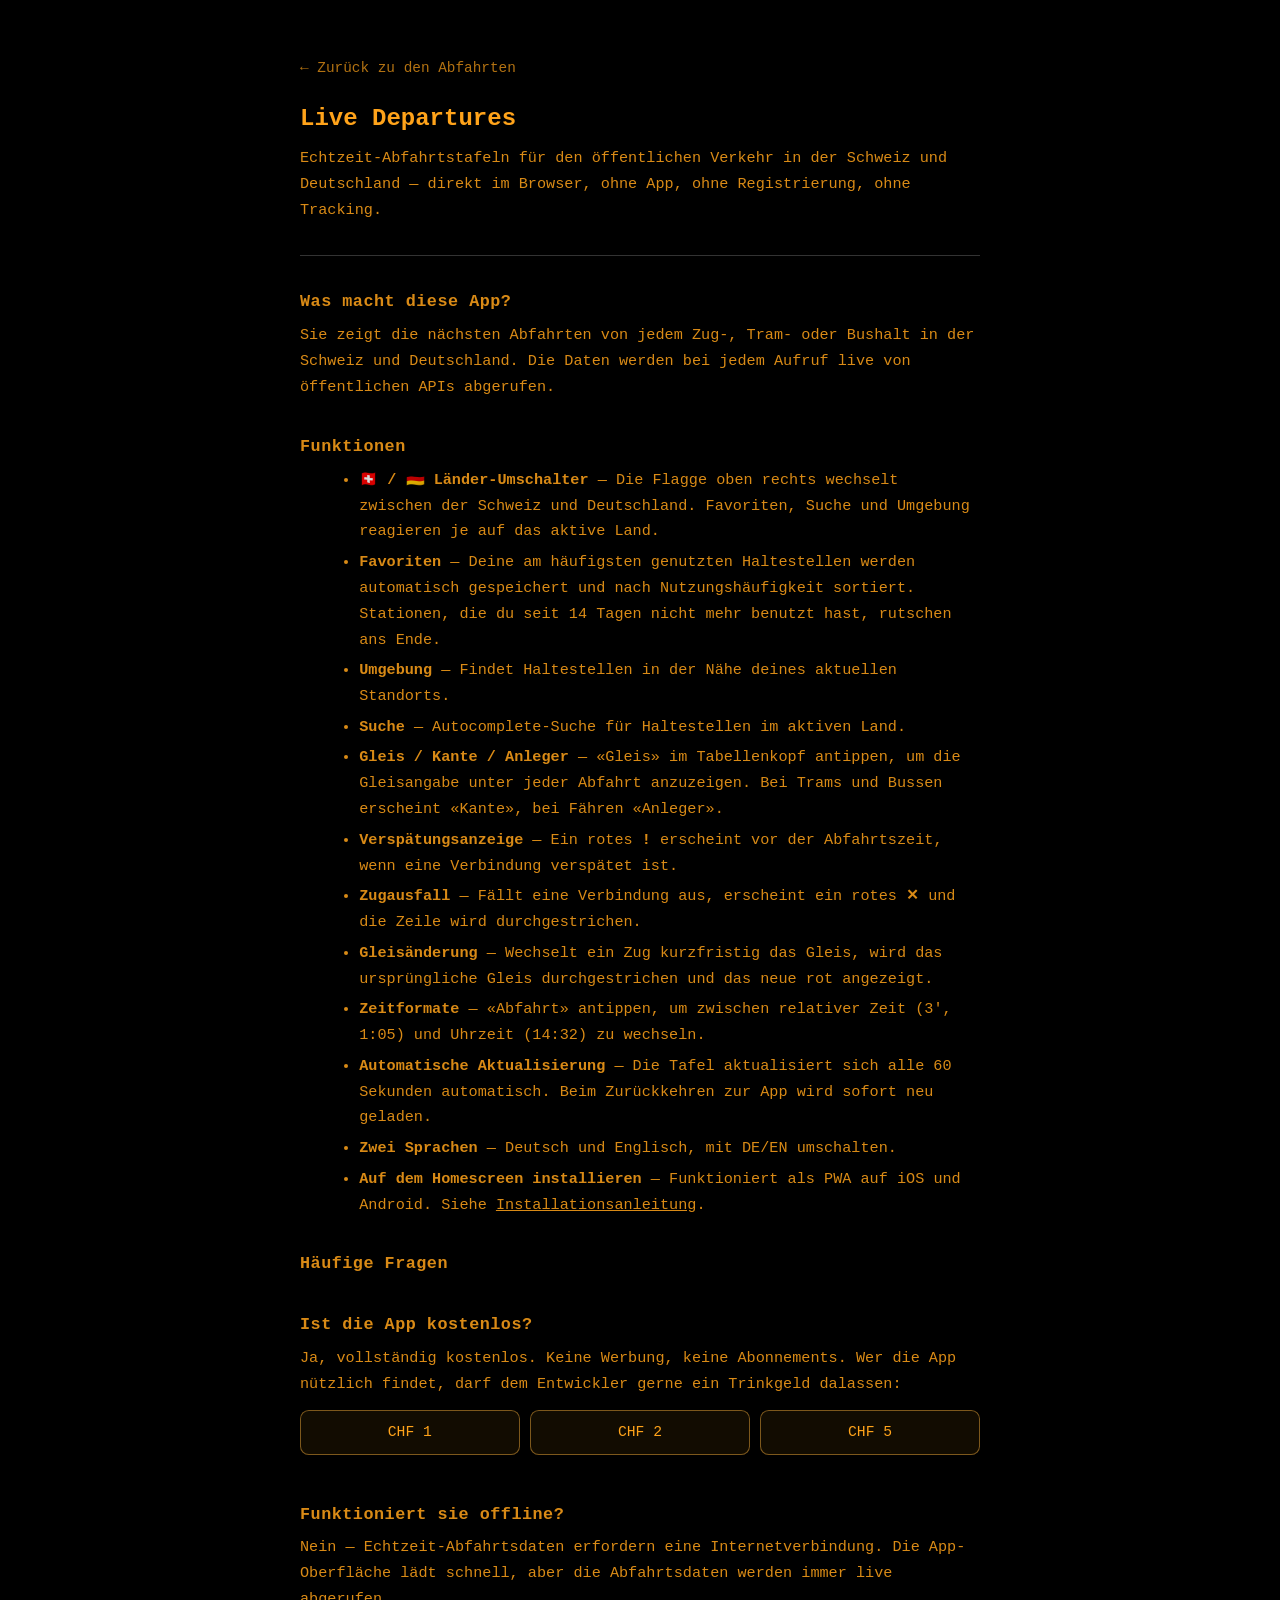
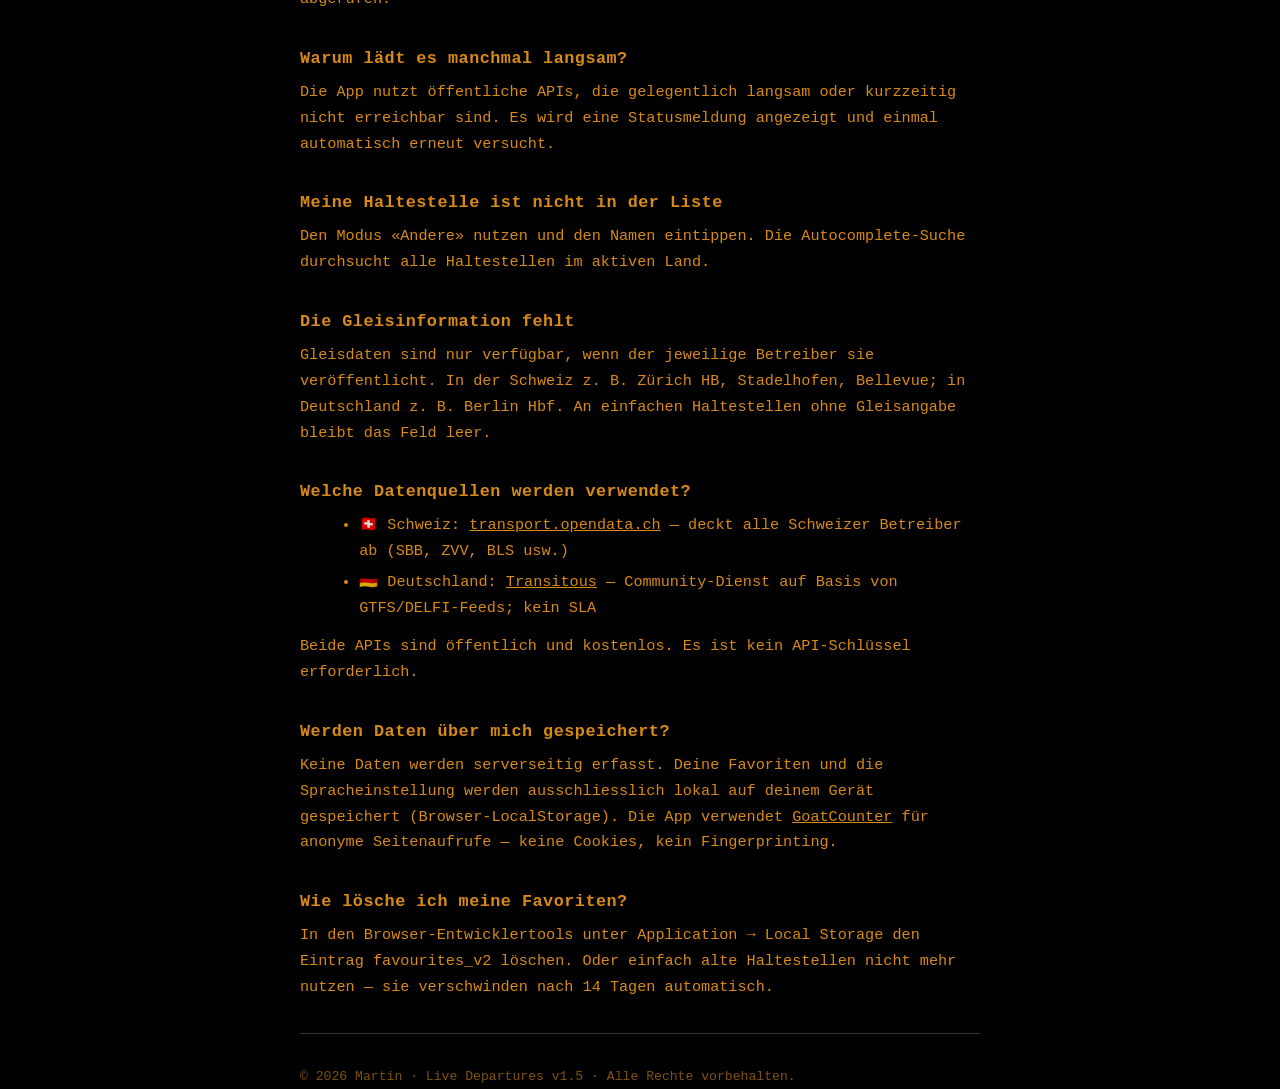
==== about.html @ 2bdd3c9d "Live Departures v1.5" ====
<!DOCTYPE html>
<html lang="de">
<head>
  <meta charset="UTF-8">
  <meta name="viewport" content="width=device-width, initial-scale=1.0">
  <title>About – Live Departures</title>
  <link rel="stylesheet" href="style.css">
  <style>
    .about-wrap {
      max-width: min(680px, 94vw);
      margin: 2rem auto 3rem;
      line-height: 1.7;
    }
    .about-wrap h1 { font-size: 1.5rem; margin-bottom: 0.25rem; }
    .about-wrap h2 { font-size: 1.05rem; margin-top: 2rem; margin-bottom: 0.4rem; opacity: 0.85; letter-spacing: 0.5px; }
    .about-wrap p  { margin: 0.4rem 0 0.8rem; opacity: 0.85; font-size: 0.95rem; }
    .about-wrap ul { margin: 0.3rem 0 0.8rem 1.2rem; opacity: 0.85; font-size: 0.95rem; }
    .about-wrap li { margin-bottom: 0.3rem; }
    .about-wrap a  { color: var(--fg); }
    .back-link {
      display: inline-block;
      margin: 1.5rem 0 0 0;
      font-size: 0.9rem;
      opacity: 0.7;
      text-decoration: none;
      color: var(--fg);
    }
    .back-link:hover { opacity: 1; }
    hr { border: none; border-top: 1px solid #333; margin: 2rem 0; }
    .lang-section { display: none; }
    .lang-section.active { display: block; }
  </style>
</head>
<body>
<div class="about-wrap">

  <!-- GERMAN -->
  <div class="lang-section" id="section-de">
    <a class="back-link" href="index.html">← Zurück zu den Abfahrten</a>

    <h1>Live Departures</h1>
    <p>Echtzeit-Abfahrtstafeln für den öffentlichen Verkehr in der Schweiz und Deutschland — direkt im Browser, ohne App, ohne Registrierung, ohne Tracking.</p>

    <hr>

    <h2>Was macht diese App?</h2>
    <p>Sie zeigt die nächsten Abfahrten von jedem Zug-, Tram- oder Bushalt in der Schweiz und Deutschland. Die Daten werden bei jedem Aufruf live von öffentlichen APIs abgerufen.</p>

    <h2>Funktionen</h2>
    <ul>
      <li><b>🇨🇭 / 🇩🇪 Länder-Umschalter</b> — Die Flagge oben rechts wechselt zwischen der Schweiz und Deutschland. Favoriten, Suche und Umgebung reagieren je auf das aktive Land.</li>
      <li><b>Favoriten</b> — Deine am häufigsten genutzten Haltestellen werden automatisch gespeichert und nach Nutzungshäufigkeit sortiert. Stationen, die du seit 14 Tagen nicht mehr benutzt hast, rutschen ans Ende.</li>
      <li><b>Umgebung</b> — Findet Haltestellen in der Nähe deines aktuellen Standorts.</li>
      <li><b>Suche</b> — Autocomplete-Suche für Haltestellen im aktiven Land.</li>
      <li><b>Gleis / Kante / Anleger</b> — «Gleis» im Tabellenkopf antippen, um die Gleisangabe unter jeder Abfahrt anzuzeigen. Bei Trams und Bussen erscheint «Kante», bei Fähren «Anleger».</li>
      <li><b>Verspätungsanzeige</b> — Ein rotes <b>!</b> erscheint vor der Abfahrtszeit, wenn eine Verbindung verspätet ist.</li>
      <li><b>Zugausfall</b> — Fällt eine Verbindung aus, erscheint ein rotes <b>✕</b> und die Zeile wird durchgestrichen.</li>
      <li><b>Gleisänderung</b> — Wechselt ein Zug kurzfristig das Gleis, wird das ursprüngliche Gleis durchgestrichen und das neue rot angezeigt.</li>
      <li><b>Zeitformate</b> — «Abfahrt» antippen, um zwischen relativer Zeit (3', 1:05) und Uhrzeit (14:32) zu wechseln.</li>
      <li><b>Automatische Aktualisierung</b> — Die Tafel aktualisiert sich alle 60 Sekunden automatisch. Beim Zurückkehren zur App wird sofort neu geladen.</li>
      <li><b>Zwei Sprachen</b> — Deutsch und Englisch, mit DE/EN umschalten.</li>
      <li><b>Auf dem Homescreen installieren</b> — Funktioniert als PWA auf iOS und Android. Siehe <a href="install/">Installationsanleitung</a>.</li>
    </ul>

    <h2>Häufige Fragen</h2>

    <h2>Ist die App kostenlos?</h2>
    <p>Ja, vollständig kostenlos. Keine Werbung, keine Abonnements. Wer die App nützlich findet, darf dem Entwickler gerne ein Trinkgeld dalassen:</p>
    <div class="sheet-support-btns" id="tip-btns-de">
      <a class="support-btn" id="tip-de-1" href="#" target="_blank" rel="noopener"></a>
      <a class="support-btn" id="tip-de-2" href="#" target="_blank" rel="noopener"></a>
      <a class="support-btn" id="tip-de-3" href="#" target="_blank" rel="noopener"></a>
    </div>

    <h2>Funktioniert sie offline?</h2>
    <p>Nein — Echtzeit-Abfahrtsdaten erfordern eine Internetverbindung. Die App-Oberfläche lädt schnell, aber die Abfahrtsdaten werden immer live abgerufen.</p>

    <h2>Warum lädt es manchmal langsam?</h2>
    <p>Die App nutzt öffentliche APIs, die gelegentlich langsam oder kurzzeitig nicht erreichbar sind. Es wird eine Statusmeldung angezeigt und einmal automatisch erneut versucht.</p>

    <h2>Meine Haltestelle ist nicht in der Liste</h2>
    <p>Den Modus «Andere» nutzen und den Namen eintippen. Die Autocomplete-Suche durchsucht alle Haltestellen im aktiven Land.</p>

    <h2>Die Gleisinformation fehlt</h2>
    <p>Gleisdaten sind nur verfügbar, wenn der jeweilige Betreiber sie veröffentlicht. In der Schweiz z. B. Zürich HB, Stadelhofen, Bellevue; in Deutschland z. B. Berlin Hbf. An einfachen Haltestellen ohne Gleisangabe bleibt das Feld leer.</p>

    <h2>Welche Datenquellen werden verwendet?</h2>
    <ul>
      <li>🇨🇭 Schweiz: <a href="https://transport.opendata.ch" target="_blank">transport.opendata.ch</a> — deckt alle Schweizer Betreiber ab (SBB, ZVV, BLS usw.)</li>
      <li>🇩🇪 Deutschland: <a href="https://transitous.org" target="_blank">Transitous</a> — Community-Dienst auf Basis von GTFS/DELFI-Feeds; kein SLA</li>
    </ul>
    <p>Beide APIs sind öffentlich und kostenlos. Es ist kein API-Schlüssel erforderlich.</p>

    <h2>Werden Daten über mich gespeichert?</h2>
    <p>Keine Daten werden serverseitig erfasst. Deine Favoriten und die Spracheinstellung werden ausschliesslich lokal auf deinem Gerät gespeichert (Browser-LocalStorage). Die App verwendet <a href="https://www.goatcounter.com" target="_blank">GoatCounter</a> für anonyme Seitenaufrufe — keine Cookies, kein Fingerprinting.</p>

    <h2>Wie lösche ich meine Favoriten?</h2>
    <p>In den Browser-Entwicklertools unter Application → Local Storage den Eintrag <code>favourites_v2</code> löschen. Oder einfach alte Haltestellen nicht mehr nutzen — sie verschwinden nach 14 Tagen automatisch.</p>

    <hr>
    <p style="font-size:0.82rem; opacity:0.5;">© 2026 Martin · Live Departures v1.5 · Alle Rechte vorbehalten.</p>
  </div>

  <!-- ENGLISH -->
  <div class="lang-section" id="section-en">
    <a class="back-link" href="index.html">← Back to departures</a>

    <h1>Live Departures</h1>
    <p>Real-time public transport departure boards for Switzerland and Germany — directly in your browser, no app, no registration, no tracking.</p>

    <hr>

    <h2>What does this app do?</h2>
    <p>It shows the next departures from any train, tram, bus or ferry stop in Switzerland and Germany. Data is fetched live from public APIs every time you open the app.</p>

    <h2>Features</h2>
    <ul>
      <li><b>🇨🇭 / 🇩🇪 Country toggle</b> — the flag button in the top right switches between Switzerland and Germany. Favorites, search, and nearby all respond to the active country.</li>
      <li><b>Favorites</b> — your most-used stations are remembered and ranked automatically. Stations you haven't used in 14 days drop to the bottom.</li>
      <li><b>Nearby</b> — finds stations close to your current location.</li>
      <li><b>Search</b> — autocomplete search for any stop in the active country.</li>
      <li><b>Track / Bay / Pier</b> — tap "Track" in the header to show platform information below each departure. Trams and buses show "Bay", ferries show "Pier".</li>
      <li><b>Delay indicator</b> — a red <b>!</b> appears before the departure time when a service is delayed.</li>
      <li><b>Cancellations</b> — if a service is cancelled, a red <b>✕</b> appears and the row is struck through.</li>
      <li><b>Platform changes</b> — when a train moves to a different platform at short notice, the original is shown struck through and the new one in red.</li>
      <li><b>Time formats</b> — tap "Departure" to switch between relative time (3', 1:05) and clock time (14:32).</li>
      <li><b>Auto-refresh</b> — the board updates silently every 60 seconds. When you switch back to the app, it refreshes immediately.</li>
      <li><b>Two languages</b> — German and English, tap DE/EN to switch.</li>
      <li><b>Install on your home screen</b> — works as a PWA on iOS and Android. See the <a href="install/">install guide</a>.</li>
    </ul>

    <h2>Frequently Asked Questions</h2>

    <h2>Is this free?</h2>
    <p>Yes, completely free. No ads, no subscriptions. If you find it useful, tips are always welcome:</p>
    <div class="sheet-support-btns" id="tip-btns-en">
      <a class="support-btn" id="tip-en-1" href="#" target="_blank" rel="noopener"></a>
      <a class="support-btn" id="tip-en-2" href="#" target="_blank" rel="noopener"></a>
      <a class="support-btn" id="tip-en-3" href="#" target="_blank" rel="noopener"></a>
    </div>

    <h2>Does it work offline?</h2>
    <p>No — live departure data requires an internet connection. The app shell loads quickly but the departure data is always fetched in real time.</p>

    <h2>Why does it sometimes load slowly?</h2>
    <p>The app uses public APIs that are occasionally slow or briefly unavailable. It will show a status message and retry automatically once before reporting a failure.</p>

    <h2>My station is not in the list</h2>
    <p>Use the "Other" mode and type the station name. The autocomplete searches all stops in the active country.</p>

    <h2>The track information is missing</h2>
    <p>Platform data is only available when the operator publishes it. In Switzerland for example Zürich HB, Stadelhofen, Bellevue; in Germany for example Berlin Hbf. At simple stops without platform data the field is left empty.</p>

    <h2>What data sources are used?</h2>
    <ul>
      <li>🇨🇭 Switzerland: <a href="https://transport.opendata.ch" target="_blank">transport.opendata.ch</a> — covers all Swiss operators (SBB, ZVV, BLS, etc.)</li>
      <li>🇩🇪 Germany: <a href="https://transitous.org" target="_blank">Transitous</a> — community-operated service based on GTFS/DELFI feeds; no SLA</li>
    </ul>
    <p>Both APIs are public and free. No API key is required.</p>

    <h2>Is any data stored about me?</h2>
    <p>No server-side data is collected. Your favorites and language preference are stored locally on your device only (browser localStorage). The app uses <a href="https://www.goatcounter.com" target="_blank">GoatCounter</a> for anonymous page view counting — no cookies, no fingerprinting.</p>

    <h2>How do I clear my favorites?</h2>
    <p>Open your browser's developer tools, go to Application → Local Storage, and delete the entry <code>favourites_v2</code>. Or simply stop using old stations — they will fade out automatically after 14 days.</p>

    <hr>
    <p style="font-size:0.82rem; opacity:0.5;">© 2026 Martin · Live Departures v1.5 · All rights reserved.</p>
  </div>

</div>

<script>
  const lang = localStorage.getItem("lang") || "de";
  document.documentElement.lang = lang;
  document.getElementById("section-" + lang).classList.add("active");

  const country = localStorage.getItem("preferredCountry") || "CH";
  const tips = country === "DE"
    ? [
        { label: "EUR 1", href: "https://buy.stripe.com/7sY14mfMU0zs4Is6ZBd7q06" },
        { label: "EUR 2", href: "https://buy.stripe.com/3cI8wO8ks5TMgra3Npd7q07" },
        { label: "EUR 5", href: "https://buy.stripe.com/cNieVc44cfum6QAdnZd7q08" }
      ]
    : [
        { label: "CHF 1", href: "https://buy.stripe.com/cNibJ01W4gyq1wges3d7q05" },
        { label: "CHF 2", href: "https://buy.stripe.com/4gMcN4308gyq8YI1Fhd7q00" },
        { label: "CHF 5", href: "https://buy.stripe.com/8x2cN4dEMdme3Eo83Fd7q01" }
      ];

  ["de", "en"].forEach(l => {
    tips.forEach((t, i) => {
      const el = document.getElementById(`tip-${l}-${i + 1}`);
      if (el) { el.textContent = t.label; el.href = t.href; }
    });
  });
</script>
</body>
</html>
---- style.css ----
/* Live Departure International v1.5 */

/* Farben & Basis */
:root{
  --bg:#000;
  --fg:#ffa31a;
  --fg-dim:#ffb84d;
  --line:#333;
  --chip-bg:#000;
  --chip-bg-active:#111;
  --chip-shadow:0 0 0 1px #ffa31a inset, 0 0 14px rgba(255,163,26,.25);

}
*{box-sizing:border-box}
html,body{height:100%}
body{
  margin:0;
  background:var(--bg);
  color:var(--fg);
  font-family: ui-monospace,SFMono-Regular,Menlo,Monaco,"Liberation Mono",Consolas,monospace;
  -webkit-font-smoothing:antialiased;
  font-size:clamp(14px,2.7vw,18px);
}

/* Button-Zeile */
#mode-buttons {
  display: flex;
  flex-wrap: nowrap;      /* IMPORTANT: no line break allowed */
  gap: 0.8rem;
  justify-content: center;
}

#mode-buttons .chip {
  flex-shrink: 1;
  min-width: 6.0rem;
  padding: 0.60rem 1.30rem;
  font-size: 0.80rem;     /* same as unified .chip */
  letter-spacing: inherit; /* ensures identical spacing */
}

/* Anzeige-Chip in der Mitte (aktuelle Station) */
.display-chip{
  display:flex;
  justify-content:center;
  align-items:center;
  margin:-1.50rem auto .4rem;   /* horizontal auto -> sicher zentriert */
  pointer-events:auto;
}

.display-chip #currentStationLabel {
  display: inline-block;
  margin-top: 1.5rem;
  max-width: min(72vw, 680px);

padding: 0.45rem 1.0rem;     /* slightly larger than buttons, but not too big */
font-size: 1.05rem;          /* was 1.15rem */
  font-weight: 600;
  letter-spacing: 0.6px;
  white-space: nowrap;
  overflow: hidden;
  text-overflow: ellipsis;
  text-align: center;

  background: rgba(255, 163, 26, 0.18);
  backdrop-filter: blur(3px);
  -webkit-backdrop-filter: blur(3px);

  border: 2px solid rgba(255, 180, 60, 0.65);
  border-radius: 0.55rem;

  box-shadow:
    0 0 22px rgba(255, 163, 26, 0.35),
    inset 0 0 6px rgba(255, 255, 255, 0.06);

  color: var(--fg-dim);
}

/* Autocomplete wrapper */
.ac-wrap {
  max-width: min(400px, 92vw);
  width: 100%;
  margin: 0.6rem auto;
  padding: 0;
  display: none;
}

.ac-wrap.is-open {
  display: block;
}

.ac-label {
  display: block;
  margin: 0 0 .25rem .2rem;
  color: var(--fg-dim);
}

/* Input field */
.ac-input {
  width: 100%;
  font-size: 1rem;
  line-height: 1.1;
  padding: 0.55rem 1rem;
  margin-top: 0.35rem;
  border-radius: 0.25rem;                        /* pill shape */
  border: 1px solid var(--line);
  background: rgba(255, 255, 255, 0.02);       /* subtle transparent */
  color: #ffffff;
  box-shadow: 0 0 18px rgba(255, 165, 0, 0.12); /* soft glow */
  transition: border-color 0.2s, box-shadow 0.2s;
}

.ac-input:focus {
  outline: none;
  border-color: var(--accent);
  box-shadow: 0 0 22px rgba(255, 165, 0, 0.25);
}

/* Input wrapper for centering */
.ac-input-wrap {
  display: flex;
  justify-content: center;
}

.ac-input-wrap .ac-input {
  width: 100%;
  max-width: 400px;
  box-sizing: border-box;
}

/* Suggestions dropdown */
.ac-list {
  position: relative;
}

.ac-suggestions {
  position: absolute;
  left: 0;
  right: 0;
  font-size: 0.95rem;
  margin-top: .25rem;
  text-align: left;
  list-style: none;
  padding: .25rem 0;
  max-height: 280px;
  overflow: auto;
  background: #0e0e0e;
  border: 1px solid var(--line);
  border-radius: 12px;
  box-shadow: 0 0 12px rgba(0,0,0,0.6);
  z-index: 1000;
}

/* Suggestions items */
.ac-item {
  padding: .45rem .9rem;
  cursor: pointer;
  color: #ffffff;                    /* white text */
  transition: background 0.15s, color 0.15s;
}

/* Hover + active state */
.ac-item:hover,
.ac-item.is-active {
  background: rgba(255, 165, 0, 0.12);  /* orange glow */
  color: #ffffff;                       /* white text */
}

/* Departure table layout */
.departure-table {
  width: min(980px, 94vw);
  margin: 0 auto 0.4rem;
  border-collapse: collapse;
  table-layout: auto;   /* was fixed */
}

/* Header cells */
/* Unified table header styling */
.departure-table thead th {
  /* Layout & spacing */
  padding: 0.5rem 0.35rem;
  border-bottom: 1px solid #1a1a1a;
  text-align: left;

  /* Typography */
  font-weight: 700;
  font-size: 0.9rem;
  letter-spacing: 0.5px;

  /* Background tint (adjust final intensity here) */
  background: rgba(255, 165, 0, 0.18); /* less transparent */
}

/* Prevent clipping of the Abfahrt toggle in the header */
.departure-table thead th:last-child {
  position: relative;
  overflow: visible; /* ensures nothing gets cut */
}

.departure-table thead th:last-child button {
  position: absolute;
  right: 0.3rem;       /* pushes glow fully outside border */
  top: 50%;
  transform: translateY(-50%);
  z-index: 5;
  font-size: 1.1em;
  background: none;
  border: none;
  color: inherit;
  cursor: pointer;
  padding: 0.25rem 0.8rem;
  border-radius: 0.9rem;
}

/* Refresh bar row */
#refresh-bar-row td {
  padding: 0;
  height: 2px;
  border: none;
  background: transparent;
}

#refresh-bar {
  height: 2px;
  width: 0;
  background: var(--fg);
  opacity: 0.75;
  box-shadow: 0 0 6px rgba(255, 163, 26, 0.55);
}

#refresh-bar.draining {
  animation: drain-bar 60s linear forwards;
}

@keyframes drain-bar {
  from { width: 100%; opacity: 0.75; }
  to   { width: 0%;   opacity: 0.25; }
}

/* Body cells */
.departure-table tbody td {
  padding: .5rem .35rem;
  border-bottom: 1px solid var(--line);
  white-space: nowrap;
  overflow: hidden;
  text-overflow: ellipsis;
}

/* Linie column (left) */
.departure-table th:nth-child(1),
.departure-table td:nth-child(1) {
  text-align: left;
  min-width: 3ch;
  max-width: 14ch;
  width: 1%;
  white-space: nowrap;
  padding-right: 0.3rem;
}

/* Ziel column (middle) */
.departure-table th:nth-child(2),
.departure-table td:nth-child(2) {
  width: 100%;
  text-align: left;
}

.departure-table td:nth-child(2) {
  max-width: 40ch;
  overflow: hidden;
  text-overflow: ellipsis;
  white-space: nowrap;
}

.departure-table thead th:nth-child(2) {
  overflow: visible;
}

/* Abfahrt column (right) */
.departure-table th:nth-child(3),
.departure-table td:nth-child(3) {
  text-align: right;
  white-space: nowrap;
  min-width: 3ch;
  width: auto;
}

/* Sichtbar, zentriert, mit vernünftiger Breite/Schrift – wie vor der Änderung */
.select-chip{
  display: none;                    /* hidden by default */
  justify-content: center;
  margin: .8rem auto .2rem;
  height: auto;
  pointer-events: auto;
}

/* kleiner Pfeil rechts im Chip */
.select-chip::after {
  content: "▾";
  position: absolute;
  right: 1.0rem;     /* arrow placed inside the button on the right */
  top: 50%;
  transform: translateY(-50%);
  pointer-events: none;
  color: var(--fg-dim);
  font-size: 0.9rem;
}

/* Mobile Feinschliff */
@media(max-width:480px){
  .title-wrap{margin:.6rem 0 0}
  #mode-buttons{gap:.5rem}
  .display-chip #currentStationLabel{font-size:1rem; padding:.4rem .9rem}
  table{margin-bottom:1.5rem}
  input,select,textarea{font-size:16px}
  
  .departure-table th:nth-child(2),
  .departure-table td:nth-child(2){
    max-width:28ch;
  }
}

/* Keep chip below buttons when Andere is open */
body.mode-other #currentStationWrap,
body.mode-other .display-chip{
  margin-top:-1.5rem !important;  /* fixed distance under the buttons */
}

body.mode-other .ac-wrap{
  margin-top:.35rem;             /* small gap between chip and input */
}

/* Defensive stacking (prevents accidental overlap) */
#currentStationWrap,
.display-chip { position:relative; z-index:0; }

.station-area {
  position: relative;
  margin: 1rem auto;
  text-align: center;
}

#currentStation {
  margin-bottom: 0.5rem;
  cursor: pointer;        /* show hand cursor */
  pointer-events: auto;   /* ensure clicks reach JS */
}

/* Style the dropdowns (Favoriten & Umgebung) */
.select-chip select {
  color: var(--fg);
  background: var(--chip-bg);

  /* Match chip rounding */
  border-radius: 0.9rem;

  border: 0;

  /* Same vertical + horizontal padding as chip buttons */
  padding: 0.65rem 1.35rem;

  box-shadow: var(--chip-shadow);

  /* Same typography as buttons */
  font-size: 0.92rem;
  font-family: "JetBrains Mono", monospace;

  appearance: none;
  -webkit-appearance: none;
  -moz-appearance: none;
  outline: none;
  text-align: left;

  /* Match chip width */
  min-width: 7.0rem;
  max-width: 20rem;

  cursor: pointer;


-moz-appearance: none;
background-image: none;      /* hide native arrow */
background-repeat: no-repeat;
background-position: right;  /* prevents leftover artifacts */
}

/* Dropdown options: system native, readable */
.select-chip select option {
  color: black;
  background: white;
}

/* Track toggle in station header */
.th-station-inner {
  display: inline-flex;
  align-items: center;
  gap: 0.6rem;
}

#toggle-track {
  font: inherit;
  color: inherit;
  cursor: pointer;
  background: var(--chip-bg, #1a1208);
  border: 1px solid var(--accent, #ffb84d);
  border-radius: 0.55rem;
  box-shadow: 0 0 0.8rem rgba(255, 184, 77, 0.2);
  padding: 0.1rem 0.6rem;
  transition: background 0.2s, box-shadow 0.2s;
  white-space: nowrap;
}

#toggle-track.active,
.departure-table thead th #toggle-time.active {
  background: rgba(255, 180, 60, 0.2);
  box-shadow: 0 0 1.2rem rgba(255, 184, 77, 0.45);
}

/* Delay mark */
.delay-mark {
  color: #ff5c5c;
  font-weight: 700;
}

/* Cancellation mark and row */
.cancel-mark {
  color: #ff5c5c;
  font-weight: 700;
}

tr.cancelled td {
  opacity: 0.5;
  text-decoration: line-through;
}

/* Platform change */
.platform-old {
  text-decoration: line-through;
  opacity: 0.5;
}

.platform-new {
  color: #ff5c5c;
  font-weight: 700;
}

.track-cell {
  font-size: 0.78em;
  opacity: 0.6;
  margin-top: 0.1rem;
  color: var(--fg-dim);
}

/* Keep button glow while unifying font */
.departure-table thead th #toggle-time {
  font: inherit;
  color: inherit;
  cursor: pointer;
  background: var(--chip-bg, #1a1208);
  border: 1px solid var(--accent, #ffb84d);
  border-radius: 0.55rem;
  box-shadow: 0 0 0.8rem rgba(255, 184, 77, 0.2);
  padding: 0.1rem 0.6rem;
  transition: background 0.2s, box-shadow 0.2s;
}

/* ===========================
   UNIFIED BUTTON SYSTEM
   =========================== */

/* Default / idle button */
/* Universal chip styling — fixed centering */
.chip {
  display: flex;
  align-items: center;      /* vertical centering */
  justify-content: center;  /* horizontal centering */

  padding: 0.45rem 0.9rem;
  border-radius: 0.55rem;

  background: rgba(0, 0, 0, 0.25);
  border: 1px solid rgba(255, 180, 60, 0.55);

  color: var(--fg);
  font-size: 0.80rem;       /* ← slightly smaller */
  font-family: "JetBrains Mono", monospace;

  white-space: nowrap;
  cursor: pointer;
  transition: opacity 0.15s ease;
}

/* Active mode (Fav/Near/Other only) */
.chip.active {
  box-shadow: 0 0 18px rgba(255, 180, 60, 0.55);
  background: rgba(255, 180, 60, 0.15);
}

.chip.small {
  font-size: 0.82rem;
  padding: 0.32rem 0.8rem;
  min-width: auto;
}

#country-toggle {
  font-size: 1.8rem;
  padding: 0.45rem 1rem;
  min-width: auto;
  border-color: transparent;
}

#country-toggle:hover {
  opacity: 0.95;
  background: rgba(255, 255, 255, 0.08);
}

/* Make the language toggle smaller */
/* Force smaller language button */
#btn-lang.chip.small {
  white-space: normal;
  font-size: 0.85rem;
  padding: 0.35rem 0.75rem;
  gap: 0.20rem;
  min-width: auto;
}

/* Typography refinement for v6.6 */
.departure-table {
  font-size: 1rem;        /* keep base size */
  line-height: 1.5;       /* slightly more breathing room */
}

.departure-table thead th button.chip {
  font-family: inherit !important;
  font-weight: inherit !important;
  font-size: inherit !important;
  letter-spacing: inherit;
  text-transform: none;
}

#currentStationWrap {
  width: 100%;
  display: flex;
  justify-content: center;
  align-items: center;
}

/* -------- TITLE BLOCK -------- */
/* outer wrapper — full width, flex row, title left / hamburger right */
.title-block {
    width: min(980px, 94vw);
    margin: 1rem auto 1.2rem auto;
    display: flex;
    align-items: flex-start;
    padding: 0;
}

/* Hamburger menu button */
#menu-btn {
  background: none;
  border: none;
  color: var(--fg);
  font-size: 1.5rem;
  line-height: 1;
  cursor: pointer;
  padding: 0.3rem 0.4rem;
  opacity: 0.75;
  flex-shrink: 0;
  align-self: flex-start;
}
#menu-btn:hover { opacity: 1; }


/* Icon next to title */
.title-icon {
  height: 4.5rem;
  width: auto;
  margin-right: -1rem;
}

/* expands to fill space between hamburger and flag, centers the inner block */
.title-text-group {
    flex: 1;
    display: flex;
    justify-content: center;
    align-items: flex-start;
}

/* shrinks to text width so the underline matches the content */
.title-inner {
    display: inline-flex;
    flex-direction: column;
    text-align: center;
}

/* TITLE (big text) */
#title-text {
  font-size: clamp(28px, 5vw, 48px);  /* bigger */
  font-weight: 700;                   /* now works */
  letter-spacing: 0.5px;
  color: var(--fg);
  margin: 0;
  line-height: 1.25;
}

/* SUBTITLE */
#subtitle-text {
  font-size: clamp(16px, 2.5vw, 22px);
  font-weight: 500;
  letter-spacing: 2px;
  color: var(--fg);
  opacity: 0.75;
  text-transform: uppercase;
  margin-top: 0;
}

/* LINE under subtitle — width matches widest sibling inside inline-flex */
.title-line {
  margin-top: 0.45rem;
  height: 1px;
  width: 100%;
  background: var(--fg);
  opacity: 0.7;
}


/* ================================
   OTHER STATION FLAG FIX
   ================================ */


/* Add spacing between input and flag */
.ac-input-wrap {
  display: flex;
  gap: 0.9rem;
  align-items: center;
  justify-content: center;
}

#footer-info {
  margin-top: 0.4rem;
  padding-bottom: 1.2rem;
  text-align: center;
  opacity: 0.3;
  font-size: 0.75rem;
  font-family: "JetBrains Mono", monospace;
  color: var(--fg);
}

#datasource-note::before {
  content: " · ";
}

#datasource-note {
  font-size: 0.75rem;
  font-family: "JetBrains Mono", monospace;
  color: var(--fg);
}

/* -------- MENU BACKDROP -------- */
#menu-backdrop {
  position: fixed;
  inset: 0;
  background: rgba(0,0,0,0.6);
  z-index: 200;
  opacity: 0;
  pointer-events: none;
  transition: opacity 0.25s ease;
}
#menu-backdrop.open {
  opacity: 1;
  pointer-events: all;
}

/* -------- BOTTOM SHEET -------- */
#menu-sheet {
  position: fixed;
  bottom: 0;
  left: 0;
  right: 0;
  background: #111;
  border-top: 1px solid #2a2a2a;
  border-radius: 1.2rem 1.2rem 0 0;
  padding: 0.8rem 1.5rem calc(1.5rem + env(safe-area-inset-bottom));
  z-index: 201;
  transform: translateY(100%);
  transition: transform 0.3s ease;
}
#menu-sheet.open {
  transform: translateY(0);
}

/* drag handle pill */
.sheet-handle {
  width: 36px;
  height: 4px;
  background: #3a3a3a;
  border-radius: 2px;
  margin: 0 auto 1.2rem;
}

/* generic row */
.sheet-item {
  display: flex;
  align-items: center;
  padding: 0.9rem 0;
  color: var(--fg);
  font-family: ui-monospace, SFMono-Regular, Menlo, Monaco, monospace;
  font-size: 1rem;
  text-decoration: none;
  width: 100%;
}

/* version label — dimmed */
.sheet-version {
  opacity: 0.4;
  font-size: 0.85rem;
}

/* divider line */
.sheet-divider {
  height: 1px;
  background: #222;
}

/* button rows */
.sheet-btn {
  background: none;
  border: none;
  cursor: pointer;
  justify-content: space-between;
}

.sheet-chevron {
  font-size: 0.85rem;
  opacity: 0.55;
  transition: transform 0.2s;
}
#sheet-about.active .sheet-chevron {
  transform: rotate(180deg);
}

/* about text area — below all menu items */
#about-content {
  padding: 0.5rem 0 0.5rem;
  font-size: 0.88rem;
  line-height: 1.65;
  opacity: 0.72;
}
#about-content p {
  margin: 0 0 0.75rem;
}
#about-content a {
  color: var(--fg);
  text-decoration: none;
  opacity: 0.55;
  font-size: 0.82rem;
}
#about-content a:hover { opacity: 1; }

/* -------- SUPPORT BUTTONS -------- */
.sheet-support-btns[hidden] { display: none; }

.sheet-support-btns {
  padding-bottom: 0.85rem;
  display: flex;
  gap: 0.65rem;
}

.support-btn {
  flex: 1;
  display: flex;
  align-items: center;
  justify-content: center;
  padding: 0.55rem 0;
  border: 1px solid rgba(255, 180, 60, 0.45);
  border-radius: 0.55rem;
  color: var(--fg);
  font-family: ui-monospace, SFMono-Regular, Menlo, Monaco, monospace;
  font-size: 0.92rem;
  text-decoration: none;
  background: rgba(255, 163, 26, 0.07);
  transition: background 0.15s, border-color 0.15s;
}

.support-btn:hover {
  background: rgba(255, 163, 26, 0.18);
  border-color: rgba(255, 180, 60, 0.75);
}
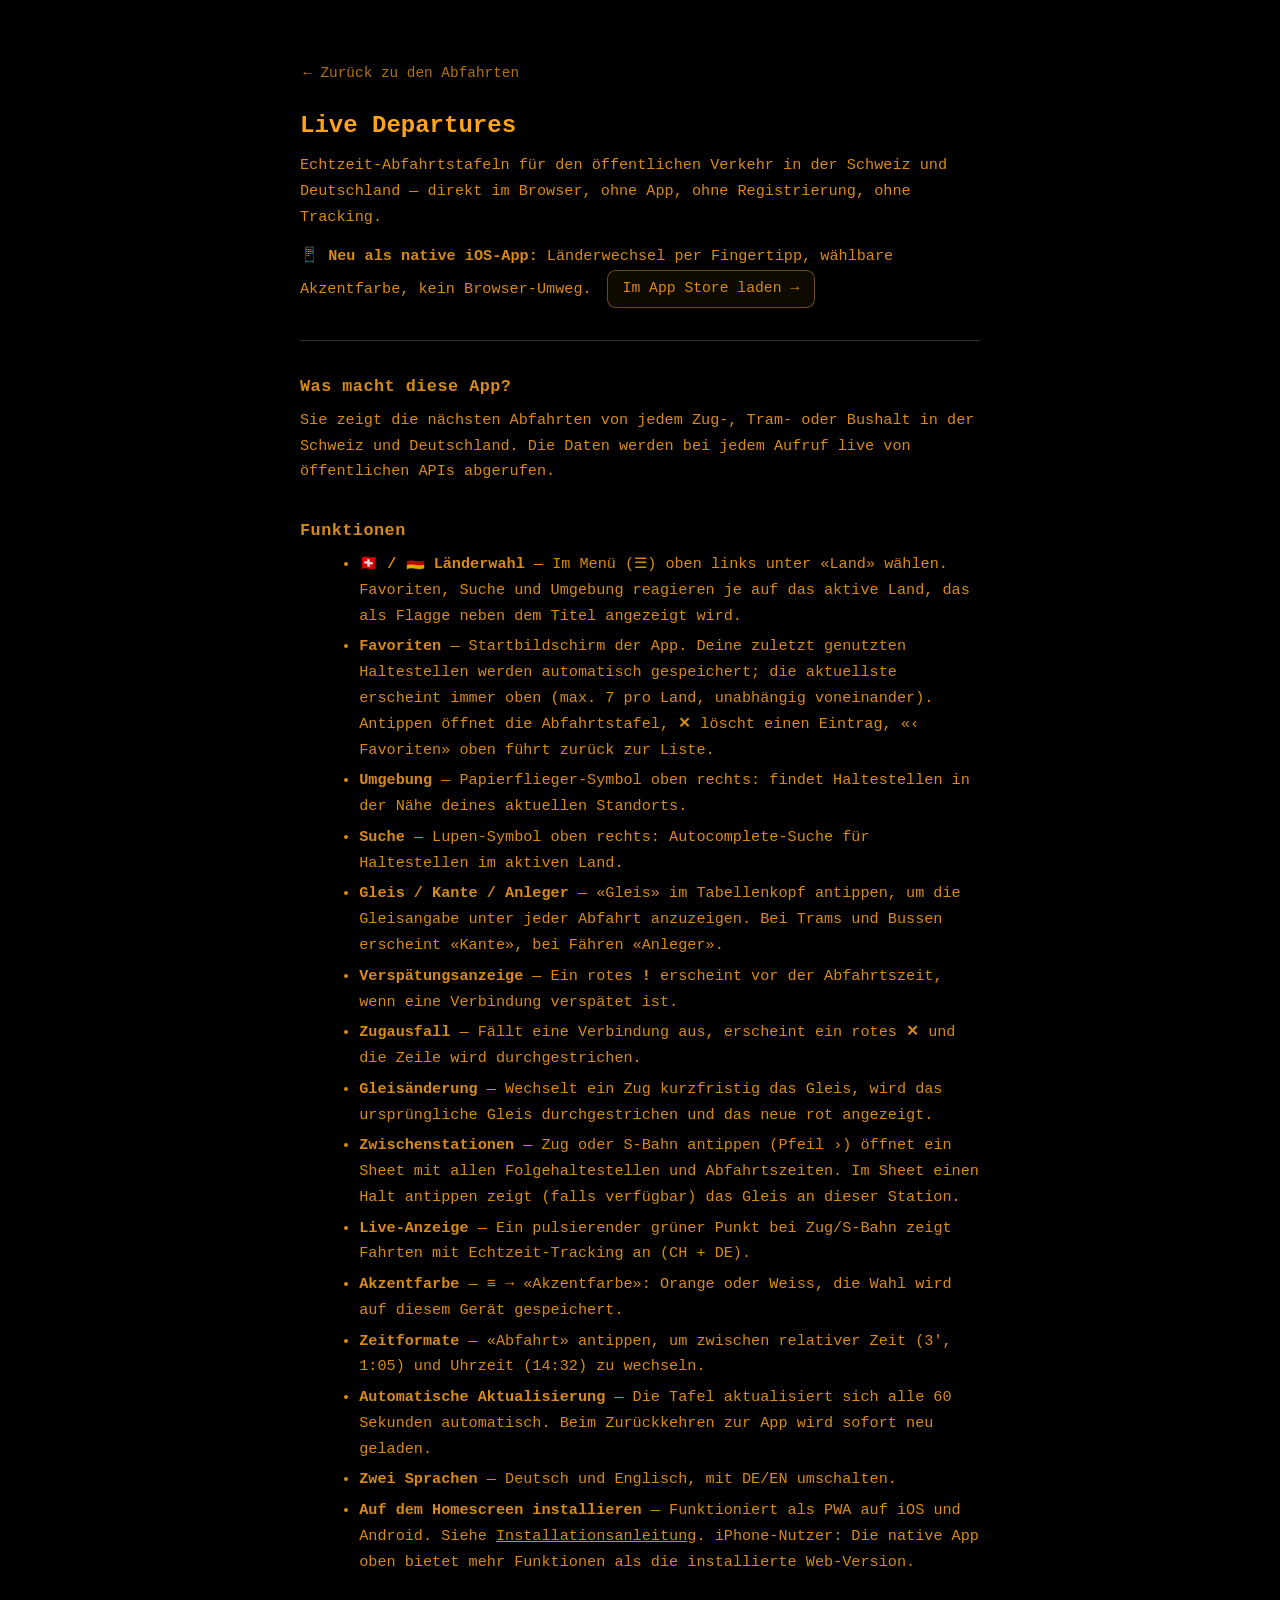
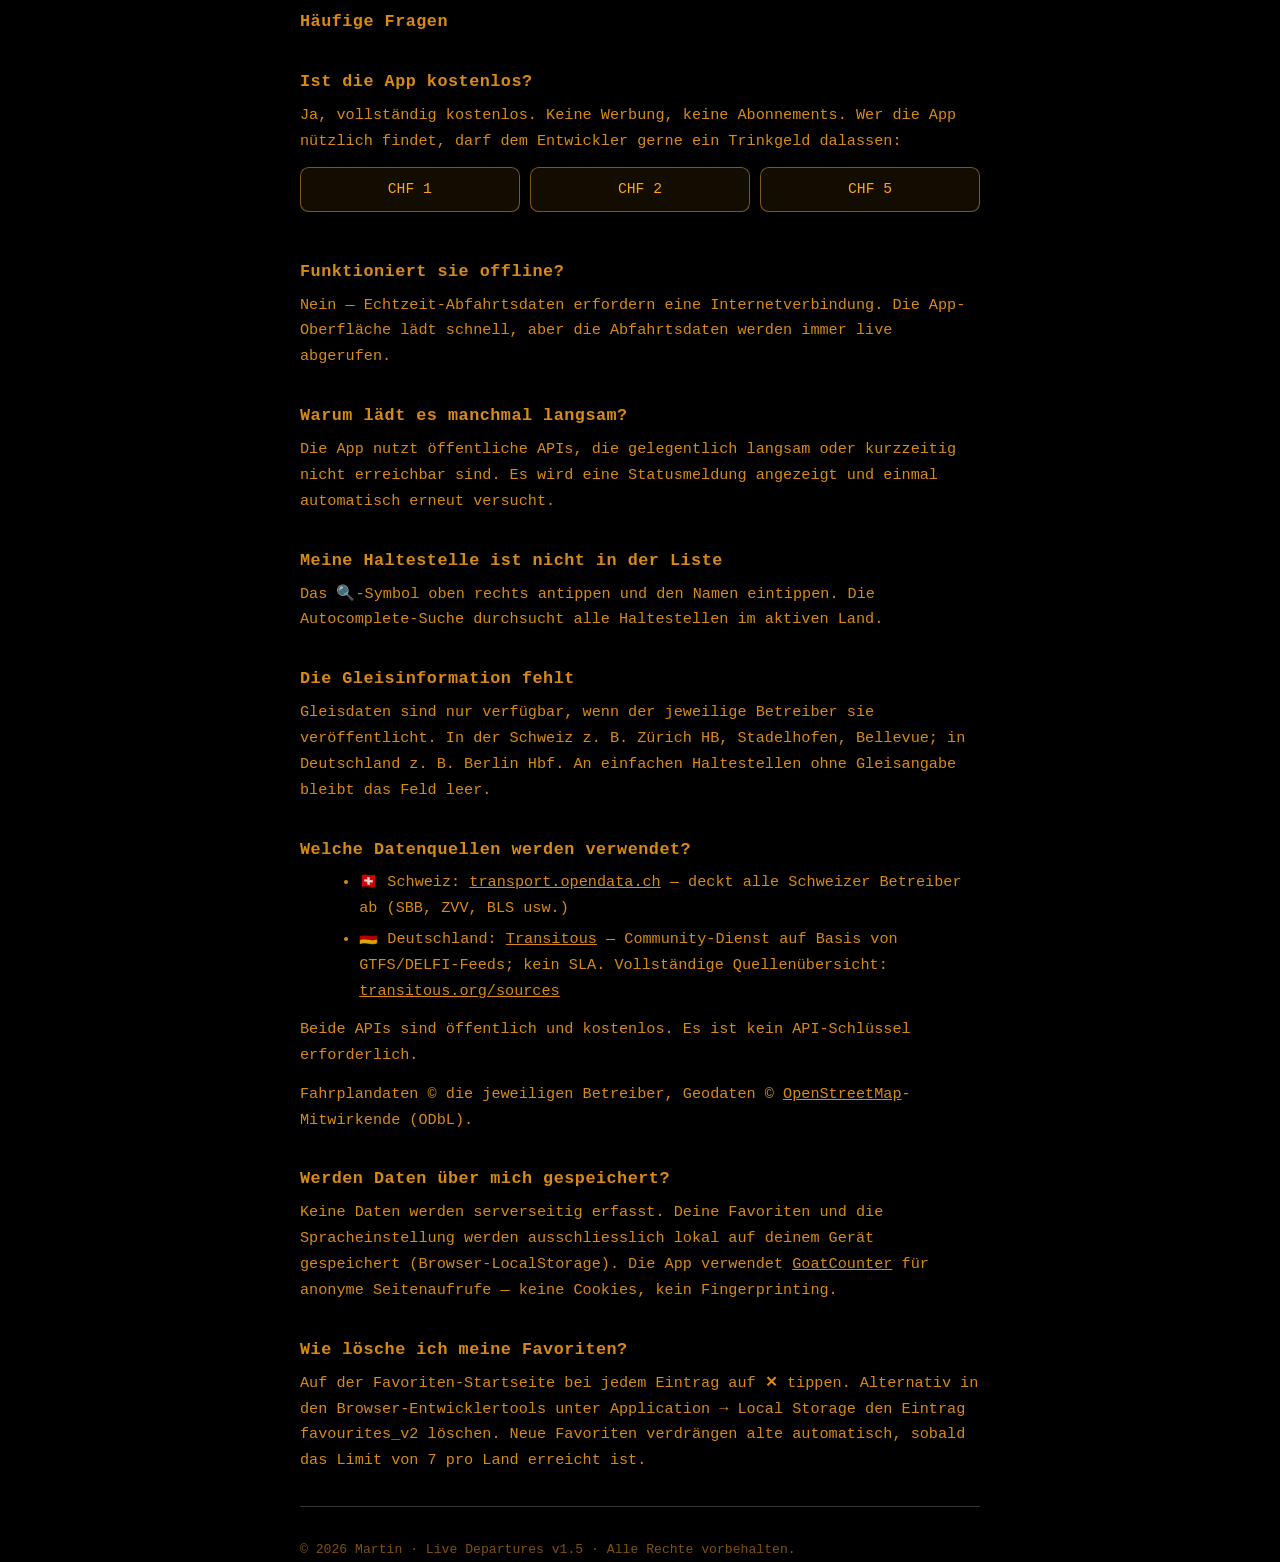
==== commit ca46d0fa: "Bring web app to iOS v2.0 feature parity, redesign home screen Feature-parity batch (per CONCEPT.md " ====
--- a/about.html
+++ b/about.html
@@ -41,6 +41,10 @@
     <h1>Live Departures</h1>
     <p>Echtzeit-Abfahrtstafeln für den öffentlichen Verkehr in der Schweiz und Deutschland — direkt im Browser, ohne App, ohne Registrierung, ohne Tracking.</p>
 
+    <p>📱 <b>Neu als native iOS-App:</b> Länderwechsel per Fingertipp, wählbare Akzentfarbe, kein Browser-Umweg.
+      <a class="support-btn" style="display:inline-flex; margin-left:0.4rem; padding:0.35rem 0.9rem;" href="https://apps.apple.com/ch/app/livedepartures/id6782948396" target="_blank" rel="noopener">Im App Store laden →</a>
+    </p>
+
     <hr>
 
     <h2>Was macht diese App?</h2>
@@ -48,18 +52,21 @@
 
     <h2>Funktionen</h2>
     <ul>
-      <li><b>🇨🇭 / 🇩🇪 Länder-Umschalter</b> — Die Flagge oben rechts wechselt zwischen der Schweiz und Deutschland. Favoriten, Suche und Umgebung reagieren je auf das aktive Land.</li>
-      <li><b>Favoriten</b> — Deine am häufigsten genutzten Haltestellen werden automatisch gespeichert und nach Nutzungshäufigkeit sortiert. Stationen, die du seit 14 Tagen nicht mehr benutzt hast, rutschen ans Ende.</li>
-      <li><b>Umgebung</b> — Findet Haltestellen in der Nähe deines aktuellen Standorts.</li>
-      <li><b>Suche</b> — Autocomplete-Suche für Haltestellen im aktiven Land.</li>
+      <li><b>🇨🇭 / 🇩🇪 Länderwahl</b> — Im Menü (☰) oben links unter «Land» wählen. Favoriten, Suche und Umgebung reagieren je auf das aktive Land, das als Flagge neben dem Titel angezeigt wird.</li>
+      <li><b>Favoriten</b> — Startbildschirm der App. Deine zuletzt genutzten Haltestellen werden automatisch gespeichert; die aktuellste erscheint immer oben (max. 7 pro Land, unabhängig voneinander). Antippen öffnet die Abfahrtstafel, <b>✕</b> löscht einen Eintrag, «‹ Favoriten» oben führt zurück zur Liste.</li>
+      <li><b>Umgebung</b> — Papierflieger-Symbol oben rechts: findet Haltestellen in der Nähe deines aktuellen Standorts.</li>
+      <li><b>Suche</b> — Lupen-Symbol oben rechts: Autocomplete-Suche für Haltestellen im aktiven Land.</li>
       <li><b>Gleis / Kante / Anleger</b> — «Gleis» im Tabellenkopf antippen, um die Gleisangabe unter jeder Abfahrt anzuzeigen. Bei Trams und Bussen erscheint «Kante», bei Fähren «Anleger».</li>
       <li><b>Verspätungsanzeige</b> — Ein rotes <b>!</b> erscheint vor der Abfahrtszeit, wenn eine Verbindung verspätet ist.</li>
       <li><b>Zugausfall</b> — Fällt eine Verbindung aus, erscheint ein rotes <b>✕</b> und die Zeile wird durchgestrichen.</li>
       <li><b>Gleisänderung</b> — Wechselt ein Zug kurzfristig das Gleis, wird das ursprüngliche Gleis durchgestrichen und das neue rot angezeigt.</li>
+      <li><b>Zwischenstationen</b> — Zug oder S-Bahn antippen (Pfeil ›) öffnet ein Sheet mit allen Folgehaltestellen und Abfahrtszeiten. Im Sheet einen Halt antippen zeigt (falls verfügbar) das Gleis an dieser Station.</li>
+      <li><b>Live-Anzeige</b> — Ein pulsierender grüner Punkt bei Zug/S-Bahn zeigt Fahrten mit Echtzeit-Tracking an (CH + DE).</li>
+      <li><b>Akzentfarbe</b> — ≡ → «Akzentfarbe»: Orange oder Weiss, die Wahl wird auf diesem Gerät gespeichert.</li>
       <li><b>Zeitformate</b> — «Abfahrt» antippen, um zwischen relativer Zeit (3', 1:05) und Uhrzeit (14:32) zu wechseln.</li>
       <li><b>Automatische Aktualisierung</b> — Die Tafel aktualisiert sich alle 60 Sekunden automatisch. Beim Zurückkehren zur App wird sofort neu geladen.</li>
       <li><b>Zwei Sprachen</b> — Deutsch und Englisch, mit DE/EN umschalten.</li>
-      <li><b>Auf dem Homescreen installieren</b> — Funktioniert als PWA auf iOS und Android. Siehe <a href="install/">Installationsanleitung</a>.</li>
+      <li><b>Auf dem Homescreen installieren</b> — Funktioniert als PWA auf iOS und Android. Siehe <a href="install/">Installationsanleitung</a>. iPhone-Nutzer: Die native App oben bietet mehr Funktionen als die installierte Web-Version.</li>
     </ul>
 
     <h2>Häufige Fragen</h2>
@@ -79,7 +86,7 @@
     <p>Die App nutzt öffentliche APIs, die gelegentlich langsam oder kurzzeitig nicht erreichbar sind. Es wird eine Statusmeldung angezeigt und einmal automatisch erneut versucht.</p>
 
     <h2>Meine Haltestelle ist nicht in der Liste</h2>
-    <p>Den Modus «Andere» nutzen und den Namen eintippen. Die Autocomplete-Suche durchsucht alle Haltestellen im aktiven Land.</p>
+    <p>Das 🔍-Symbol oben rechts antippen und den Namen eintippen. Die Autocomplete-Suche durchsucht alle Haltestellen im aktiven Land.</p>
 
     <h2>Die Gleisinformation fehlt</h2>
     <p>Gleisdaten sind nur verfügbar, wenn der jeweilige Betreiber sie veröffentlicht. In der Schweiz z. B. Zürich HB, Stadelhofen, Bellevue; in Deutschland z. B. Berlin Hbf. An einfachen Haltestellen ohne Gleisangabe bleibt das Feld leer.</p>
@@ -87,15 +94,16 @@
     <h2>Welche Datenquellen werden verwendet?</h2>
     <ul>
       <li>🇨🇭 Schweiz: <a href="https://transport.opendata.ch" target="_blank">transport.opendata.ch</a> — deckt alle Schweizer Betreiber ab (SBB, ZVV, BLS usw.)</li>
-      <li>🇩🇪 Deutschland: <a href="https://transitous.org" target="_blank">Transitous</a> — Community-Dienst auf Basis von GTFS/DELFI-Feeds; kein SLA</li>
+      <li>🇩🇪 Deutschland: <a href="https://transitous.org" target="_blank">Transitous</a> — Community-Dienst auf Basis von GTFS/DELFI-Feeds; kein SLA. Vollständige Quellenübersicht: <a href="https://transitous.org/sources/" target="_blank">transitous.org/sources</a></li>
     </ul>
     <p>Beide APIs sind öffentlich und kostenlos. Es ist kein API-Schlüssel erforderlich.</p>
+    <p>Fahrplandaten © die jeweiligen Betreiber, Geodaten © <a href="https://www.openstreetmap.org/copyright" target="_blank">OpenStreetMap</a>-Mitwirkende (ODbL).</p>
 
     <h2>Werden Daten über mich gespeichert?</h2>
     <p>Keine Daten werden serverseitig erfasst. Deine Favoriten und die Spracheinstellung werden ausschliesslich lokal auf deinem Gerät gespeichert (Browser-LocalStorage). Die App verwendet <a href="https://www.goatcounter.com" target="_blank">GoatCounter</a> für anonyme Seitenaufrufe — keine Cookies, kein Fingerprinting.</p>
 
     <h2>Wie lösche ich meine Favoriten?</h2>
-    <p>In den Browser-Entwicklertools unter Application → Local Storage den Eintrag <code>favourites_v2</code> löschen. Oder einfach alte Haltestellen nicht mehr nutzen — sie verschwinden nach 14 Tagen automatisch.</p>
+    <p>Auf der Favoriten-Startseite bei jedem Eintrag auf <b>✕</b> tippen. Alternativ in den Browser-Entwicklertools unter Application → Local Storage den Eintrag <code>favourites_v2</code> löschen. Neue Favoriten verdrängen alte automatisch, sobald das Limit von 7 pro Land erreicht ist.</p>
 
     <hr>
     <p style="font-size:0.82rem; opacity:0.5;">© 2026 Martin · Live Departures v1.5 · Alle Rechte vorbehalten.</p>
@@ -108,6 +116,10 @@
     <h1>Live Departures</h1>
     <p>Real-time public transport departure boards for Switzerland and Germany — directly in your browser, no app, no registration, no tracking.</p>
 
+    <p>📱 <b>Now available as a native iOS app:</b> switch countries with one tap, pick your accent colour, no browser detour.
+      <a class="support-btn" style="display:inline-flex; margin-left:0.4rem; padding:0.35rem 0.9rem;" href="https://apps.apple.com/ch/app/livedepartures/id6782948396" target="_blank" rel="noopener">Get it on the App Store →</a>
+    </p>
+
     <hr>
 
     <h2>What does this app do?</h2>
@@ -115,18 +127,21 @@
 
     <h2>Features</h2>
     <ul>
-      <li><b>🇨🇭 / 🇩🇪 Country toggle</b> — the flag button in the top right switches between Switzerland and Germany. Favorites, search, and nearby all respond to the active country.</li>
-      <li><b>Favorites</b> — your most-used stations are remembered and ranked automatically. Stations you haven't used in 14 days drop to the bottom.</li>
-      <li><b>Nearby</b> — finds stations close to your current location.</li>
-      <li><b>Search</b> — autocomplete search for any stop in the active country.</li>
+      <li><b>🇨🇭 / 🇩🇪 Country selection</b> — pick it in the menu (☰, top left) under "Country". Favorites, search, and nearby all respond to the active country, shown as a flag next to the title.</li>
+      <li><b>Favorites</b> — the app's home screen. Your most recently used stations are remembered automatically; the most recent always appears at the top (up to 7 per country, independently). Tap to open the departure board, <b>✕</b> deletes an entry, "‹ Favorites" at the top returns to the list.</li>
+      <li><b>Nearby</b> — paper-plane icon, top right: finds stations close to your current location.</li>
+      <li><b>Search</b> — magnifying-glass icon, top right: autocomplete search for any stop in the active country.</li>
       <li><b>Track / Bay / Pier</b> — tap "Track" in the header to show platform information below each departure. Trams and buses show "Bay", ferries show "Pier".</li>
       <li><b>Delay indicator</b> — a red <b>!</b> appears before the departure time when a service is delayed.</li>
       <li><b>Cancellations</b> — if a service is cancelled, a red <b>✕</b> appears and the row is struck through.</li>
       <li><b>Platform changes</b> — when a train moves to a different platform at short notice, the original is shown struck through and the new one in red.</li>
+      <li><b>Intermediate stops</b> — tap a train or S-Bahn row (arrow ›) to open a sheet with all subsequent stops and departure times. Tap a stop in the sheet to reveal its platform, where available.</li>
+      <li><b>Live indicator</b> — a pulsing green dot on trains/S-Bahn marks trips with real-time tracking (CH + DE).</li>
+      <li><b>Accent color</b> — ≡ → "Accent Color": orange or white, the choice is saved on this device.</li>
       <li><b>Time formats</b> — tap "Departure" to switch between relative time (3', 1:05) and clock time (14:32).</li>
       <li><b>Auto-refresh</b> — the board updates silently every 60 seconds. When you switch back to the app, it refreshes immediately.</li>
       <li><b>Two languages</b> — German and English, tap DE/EN to switch.</li>
-      <li><b>Install on your home screen</b> — works as a PWA on iOS and Android. See the <a href="install/">install guide</a>.</li>
+      <li><b>Install on your home screen</b> — works as a PWA on iOS and Android. See the <a href="install/">install guide</a>. iPhone users: the native app above offers more features than the installed web version.</li>
     </ul>
 
     <h2>Frequently Asked Questions</h2>
@@ -146,7 +161,7 @@
     <p>The app uses public APIs that are occasionally slow or briefly unavailable. It will show a status message and retry automatically once before reporting a failure.</p>
 
     <h2>My station is not in the list</h2>
-    <p>Use the "Other" mode and type the station name. The autocomplete searches all stops in the active country.</p>
+    <p>Tap the 🔍 icon in the top right and type the station name. The autocomplete searches all stops in the active country.</p>
 
     <h2>The track information is missing</h2>
     <p>Platform data is only available when the operator publishes it. In Switzerland for example Zürich HB, Stadelhofen, Bellevue; in Germany for example Berlin Hbf. At simple stops without platform data the field is left empty.</p>
@@ -154,15 +169,16 @@
     <h2>What data sources are used?</h2>
     <ul>
       <li>🇨🇭 Switzerland: <a href="https://transport.opendata.ch" target="_blank">transport.opendata.ch</a> — covers all Swiss operators (SBB, ZVV, BLS, etc.)</li>
-      <li>🇩🇪 Germany: <a href="https://transitous.org" target="_blank">Transitous</a> — community-operated service based on GTFS/DELFI feeds; no SLA</li>
+      <li>🇩🇪 Germany: <a href="https://transitous.org" target="_blank">Transitous</a> — community-operated service based on GTFS/DELFI feeds; no SLA. Full source list: <a href="https://transitous.org/sources/" target="_blank">transitous.org/sources</a></li>
     </ul>
     <p>Both APIs are public and free. No API key is required.</p>
+    <p>Timetable data © the respective operators, geodata © <a href="https://www.openstreetmap.org/copyright" target="_blank">OpenStreetMap</a> contributors (ODbL).</p>
 
     <h2>Is any data stored about me?</h2>
     <p>No server-side data is collected. Your favorites and language preference are stored locally on your device only (browser localStorage). The app uses <a href="https://www.goatcounter.com" target="_blank">GoatCounter</a> for anonymous page view counting — no cookies, no fingerprinting.</p>
 
     <h2>How do I clear my favorites?</h2>
-    <p>Open your browser's developer tools, go to Application → Local Storage, and delete the entry <code>favourites_v2</code>. Or simply stop using old stations — they will fade out automatically after 14 days.</p>
+    <p>Tap <b>✕</b> next to any entry on the favorites home screen. Alternatively, open your browser's developer tools, go to Application → Local Storage, and delete the entry <code>favourites_v2</code>. New favorites automatically push out old ones once the limit of 7 per country is reached.</p>
 
     <hr>
     <p style="font-size:0.82rem; opacity:0.5;">© 2026 Martin · Live Departures v1.5 · All rights reserved.</p>
--- a/style.css
+++ b/style.css
@@ -3,13 +3,24 @@
 /* Farben & Basis */
 :root{
   --bg:#000;
-  --fg:#ffa31a;
-  --fg-dim:#ffb84d;
+  /* Akzentfarbe als RGB-Tripel (nicht Hex) — so lässt sich mit rgba(var(--accent-rgb), X)
+     dieselbe Opacity-Hierarchie wie bisher weiterverwenden, nur der Basiston wechselt. */
+  --accent-rgb: 255, 163, 26;
+  --accent-dim-rgb: 255, 180, 60;
+  --fg: rgb(var(--accent-rgb));
+  --fg-dim: rgb(var(--accent-dim-rgb));
   --line:#333;
   --chip-bg:#000;
   --chip-bg-active:#111;
-  --chip-shadow:0 0 0 1px #ffa31a inset, 0 0 14px rgba(255,163,26,.25);
-
+  --chip-shadow:0 0 0 1px rgb(var(--accent-rgb)) inset, 0 0 14px rgba(var(--accent-rgb),.25);
+
+}
+
+/* Akzentfarbe Weiss (Menü → Akzentfarbe) — bei Weiss gibt es keinen zweiten Farbton,
+   die Opacity-Hierarchie in den Regeln unten trägt dort allein. */
+html[data-accent="white"]{
+  --accent-rgb: 255, 255, 255;
+  --accent-dim-rgb: 255, 255, 255;
 }
 *{box-sizing:border-box}
 html,body{height:100%}
@@ -22,22 +33,6 @@
   font-size:clamp(14px,2.7vw,18px);
 }
 
-/* Button-Zeile */
-#mode-buttons {
-  display: flex;
-  flex-wrap: nowrap;      /* IMPORTANT: no line break allowed */
-  gap: 0.8rem;
-  justify-content: center;
-}
-
-#mode-buttons .chip {
-  flex-shrink: 1;
-  min-width: 6.0rem;
-  padding: 0.60rem 1.30rem;
-  font-size: 0.80rem;     /* same as unified .chip */
-  letter-spacing: inherit; /* ensures identical spacing */
-}
-
 /* Anzeige-Chip in der Mitte (aktuelle Station) */
 .display-chip{
   display:flex;
@@ -61,36 +56,17 @@
   text-overflow: ellipsis;
   text-align: center;
 
-  background: rgba(255, 163, 26, 0.18);
+  background: rgba(var(--accent-rgb), 0.18);
   backdrop-filter: blur(3px);
   -webkit-backdrop-filter: blur(3px);
 
-  border: 2px solid rgba(255, 180, 60, 0.65);
+  border: 2px solid rgba(var(--accent-dim-rgb), 0.65);
   border-radius: 0.55rem;
 
   box-shadow:
-    0 0 22px rgba(255, 163, 26, 0.35),
+    0 0 22px rgba(var(--accent-rgb), 0.35),
     inset 0 0 6px rgba(255, 255, 255, 0.06);
 
-  color: var(--fg-dim);
-}
-
-/* Autocomplete wrapper */
-.ac-wrap {
-  max-width: min(400px, 92vw);
-  width: 100%;
-  margin: 0.6rem auto;
-  padding: 0;
-  display: none;
-}
-
-.ac-wrap.is-open {
-  display: block;
-}
-
-.ac-label {
-  display: block;
-  margin: 0 0 .25rem .2rem;
   color: var(--fg-dim);
 }
 
@@ -105,14 +81,14 @@
   border: 1px solid var(--line);
   background: rgba(255, 255, 255, 0.02);       /* subtle transparent */
   color: #ffffff;
-  box-shadow: 0 0 18px rgba(255, 165, 0, 0.12); /* soft glow */
+  box-shadow: 0 0 18px rgba(var(--accent-rgb), 0.12); /* soft glow */
   transition: border-color 0.2s, box-shadow 0.2s;
 }
 
 .ac-input:focus {
   outline: none;
-  border-color: var(--accent);
-  box-shadow: 0 0 22px rgba(255, 165, 0, 0.25);
+  border-color: rgb(var(--accent-rgb));
+  box-shadow: 0 0 22px rgba(var(--accent-rgb), 0.25);
 }
 
 /* Input wrapper for centering */
@@ -125,44 +101,6 @@
   width: 100%;
   max-width: 400px;
   box-sizing: border-box;
-}
-
-/* Suggestions dropdown */
-.ac-list {
-  position: relative;
-}
-
-.ac-suggestions {
-  position: absolute;
-  left: 0;
-  right: 0;
-  font-size: 0.95rem;
-  margin-top: .25rem;
-  text-align: left;
-  list-style: none;
-  padding: .25rem 0;
-  max-height: 280px;
-  overflow: auto;
-  background: #0e0e0e;
-  border: 1px solid var(--line);
-  border-radius: 12px;
-  box-shadow: 0 0 12px rgba(0,0,0,0.6);
-  z-index: 1000;
-}
-
-/* Suggestions items */
-.ac-item {
-  padding: .45rem .9rem;
-  cursor: pointer;
-  color: #ffffff;                    /* white text */
-  transition: background 0.15s, color 0.15s;
-}
-
-/* Hover + active state */
-.ac-item:hover,
-.ac-item.is-active {
-  background: rgba(255, 165, 0, 0.12);  /* orange glow */
-  color: #ffffff;                       /* white text */
 }
 
 /* Departure table layout */
@@ -187,7 +125,7 @@
   letter-spacing: 0.5px;
 
   /* Background tint (adjust final intensity here) */
-  background: rgba(255, 165, 0, 0.18); /* less transparent */
+  background: rgba(var(--accent-rgb), 0.18); /* less transparent */
 }
 
 /* Prevent clipping of the Abfahrt toggle in the header */
@@ -224,7 +162,7 @@
   width: 0;
   background: var(--fg);
   opacity: 0.75;
-  box-shadow: 0 0 6px rgba(255, 163, 26, 0.55);
+  box-shadow: 0 0 6px rgba(var(--accent-rgb), 0.55);
 }
 
 #refresh-bar.draining {
@@ -283,51 +221,19 @@
   width: auto;
 }
 
-/* Sichtbar, zentriert, mit vernünftiger Breite/Schrift – wie vor der Änderung */
-.select-chip{
-  display: none;                    /* hidden by default */
-  justify-content: center;
-  margin: .8rem auto .2rem;
-  height: auto;
-  pointer-events: auto;
-}
-
-/* kleiner Pfeil rechts im Chip */
-.select-chip::after {
-  content: "▾";
-  position: absolute;
-  right: 1.0rem;     /* arrow placed inside the button on the right */
-  top: 50%;
-  transform: translateY(-50%);
-  pointer-events: none;
-  color: var(--fg-dim);
-  font-size: 0.9rem;
-}
-
 /* Mobile Feinschliff */
 @media(max-width:480px){
   .title-wrap{margin:.6rem 0 0}
-  #mode-buttons{gap:.5rem}
   .display-chip #currentStationLabel{font-size:1rem; padding:.4rem .9rem}
   table{margin-bottom:1.5rem}
   input,select,textarea{font-size:16px}
-  
+
   .departure-table th:nth-child(2),
   .departure-table td:nth-child(2){
     max-width:28ch;
   }
 }
 
-/* Keep chip below buttons when Andere is open */
-body.mode-other #currentStationWrap,
-body.mode-other .display-chip{
-  margin-top:-1.5rem !important;  /* fixed distance under the buttons */
-}
-
-body.mode-other .ac-wrap{
-  margin-top:.35rem;             /* small gap between chip and input */
-}
-
 /* Defensive stacking (prevents accidental overlap) */
 #currentStationWrap,
 .display-chip { position:relative; z-index:0; }
@@ -344,50 +250,6 @@
   pointer-events: auto;   /* ensure clicks reach JS */
 }
 
-/* Style the dropdowns (Favoriten & Umgebung) */
-.select-chip select {
-  color: var(--fg);
-  background: var(--chip-bg);
-
-  /* Match chip rounding */
-  border-radius: 0.9rem;
-
-  border: 0;
-
-  /* Same vertical + horizontal padding as chip buttons */
-  padding: 0.65rem 1.35rem;
-
-  box-shadow: var(--chip-shadow);
-
-  /* Same typography as buttons */
-  font-size: 0.92rem;
-  font-family: "JetBrains Mono", monospace;
-
-  appearance: none;
-  -webkit-appearance: none;
-  -moz-appearance: none;
-  outline: none;
-  text-align: left;
-
-  /* Match chip width */
-  min-width: 7.0rem;
-  max-width: 20rem;
-
-  cursor: pointer;
-
-
--moz-appearance: none;
-background-image: none;      /* hide native arrow */
-background-repeat: no-repeat;
-background-position: right;  /* prevents leftover artifacts */
-}
-
-/* Dropdown options: system native, readable */
-.select-chip select option {
-  color: black;
-  background: white;
-}
-
 /* Track toggle in station header */
 .th-station-inner {
   display: inline-flex;
@@ -400,9 +262,9 @@
   color: inherit;
   cursor: pointer;
   background: var(--chip-bg, #1a1208);
-  border: 1px solid var(--accent, #ffb84d);
+  border: 1px solid rgb(var(--accent-dim-rgb));
   border-radius: 0.55rem;
-  box-shadow: 0 0 0.8rem rgba(255, 184, 77, 0.2);
+  box-shadow: 0 0 0.8rem rgba(var(--accent-dim-rgb), 0.2);
   padding: 0.1rem 0.6rem;
   transition: background 0.2s, box-shadow 0.2s;
   white-space: nowrap;
@@ -410,8 +272,8 @@
 
 #toggle-track.active,
 .departure-table thead th #toggle-time.active {
-  background: rgba(255, 180, 60, 0.2);
-  box-shadow: 0 0 1.2rem rgba(255, 184, 77, 0.45);
+  background: rgba(var(--accent-dim-rgb), 0.2);
+  box-shadow: 0 0 1.2rem rgba(var(--accent-dim-rgb), 0.45);
 }
 
 /* Delay mark */
@@ -449,15 +311,32 @@
   color: var(--fg-dim);
 }
 
+/* Pulsierender grüner Punkt — verbreitete Konvention für "live" (Aufnahme-/Streaming-Indikator),
+   bewusst ohne Text für ein minimalistischeres Erscheinungsbild. */
+.live-dot {
+  display: inline-block;
+  width: 6px;
+  height: 6px;
+  border-radius: 50%;
+  background: #34c759;
+  vertical-align: middle;
+  animation: live-dot-pulse 0.9s ease-in-out infinite alternate;
+}
+
+@keyframes live-dot-pulse {
+  from { opacity: 1;    transform: scale(1); }
+  to   { opacity: 0.35; transform: scale(0.7); }
+}
+
 /* Keep button glow while unifying font */
 .departure-table thead th #toggle-time {
   font: inherit;
   color: inherit;
   cursor: pointer;
   background: var(--chip-bg, #1a1208);
-  border: 1px solid var(--accent, #ffb84d);
+  border: 1px solid rgb(var(--accent-dim-rgb));
   border-radius: 0.55rem;
-  box-shadow: 0 0 0.8rem rgba(255, 184, 77, 0.2);
+  box-shadow: 0 0 0.8rem rgba(var(--accent-dim-rgb), 0.2);
   padding: 0.1rem 0.6rem;
   transition: background 0.2s, box-shadow 0.2s;
 }
@@ -477,7 +356,7 @@
   border-radius: 0.55rem;
 
   background: rgba(0, 0, 0, 0.25);
-  border: 1px solid rgba(255, 180, 60, 0.55);
+  border: 1px solid rgba(var(--accent-dim-rgb), 0.55);
 
   color: var(--fg);
   font-size: 0.80rem;       /* ← slightly smaller */
@@ -490,26 +369,14 @@
 
 /* Active mode (Fav/Near/Other only) */
 .chip.active {
-  box-shadow: 0 0 18px rgba(255, 180, 60, 0.55);
-  background: rgba(255, 180, 60, 0.15);
+  box-shadow: 0 0 18px rgba(var(--accent-dim-rgb), 0.55);
+  background: rgba(var(--accent-dim-rgb), 0.15);
 }
 
 .chip.small {
   font-size: 0.82rem;
   padding: 0.32rem 0.8rem;
   min-width: auto;
-}
-
-#country-toggle {
-  font-size: 1.8rem;
-  padding: 0.45rem 1rem;
-  min-width: auto;
-  border-color: transparent;
-}
-
-#country-toggle:hover {
-  opacity: 0.95;
-  background: rgba(255, 255, 255, 0.08);
 }
 
 /* Make the language toggle smaller */
@@ -619,6 +486,207 @@
   width: 100%;
   background: var(--fg);
   opacity: 0.7;
+}
+
+/* Titel + aktuelles Land (nur Anzeige — Wechsel passiert im Menü, wie bei iOS) */
+.title-row {
+  display: flex;
+  align-items: baseline;
+  justify-content: center;
+  gap: 0.5rem;
+}
+
+.title-flag {
+  font-size: clamp(20px, 3.4vw, 30px);
+}
+
+/* -------- ICON TOOLBAR (Umgebung / Suche) -------- */
+.icon-toolbar-wrap {
+  width: min(980px, 94vw);
+  margin: 0 auto 1rem;
+  display: flex;
+  justify-content: flex-end;
+}
+
+.icon-toolbar {
+  display: flex;
+  gap: 0.2rem;
+  border: 1px solid rgba(var(--accent-dim-rgb), 0.45);
+  border-radius: 999px;
+  padding: 0.25rem;
+}
+
+.icon-btn {
+  background: none;
+  border: none;
+  color: var(--fg);
+  display: flex;
+  align-items: center;
+  justify-content: center;
+  width: 2.4rem;
+  height: 2.4rem;
+  border-radius: 50%;
+  cursor: pointer;
+  opacity: 0.85;
+  transition: opacity 0.15s ease, background 0.15s ease;
+}
+.icon-btn:hover {
+  opacity: 1;
+  background: rgba(var(--accent-rgb), 0.12);
+}
+
+/* -------- FAVORITEN- / ERGEBNISLISTEN -------- */
+.fav-list {
+  width: min(980px, 94vw);
+  margin: 0 auto 1rem;
+}
+
+.fav-group + .fav-group {
+  border-top: 1px solid #1a1a1a;
+}
+
+.fav-row {
+  display: flex;
+  align-items: center;
+  gap: 0.6rem;
+  padding: 0.85rem 0.2rem;
+  cursor: pointer;
+  border-bottom: 1px solid #1a1a1a;
+  transition: background 0.15s ease;
+}
+.fav-row:hover {
+  background: rgba(var(--accent-rgb), 0.06);
+}
+
+.fav-row-label {
+  flex: 1;
+  font-size: 1.05rem;
+  color: var(--fg);
+  overflow: hidden;
+  text-overflow: ellipsis;
+  white-space: nowrap;
+}
+
+.fav-subrow {
+  padding-left: 1.4rem;
+  padding-top: 0.55rem;
+  padding-bottom: 0.55rem;
+}
+.fav-subrow .fav-row-label {
+  font-size: 0.85rem;
+  color: var(--fg-dim);
+  opacity: 0.75;
+}
+
+.fav-chevron {
+  opacity: 0.3;
+  font-size: 1rem;
+  flex-shrink: 0;
+}
+
+.fav-delete {
+  background: none;
+  border: none;
+  color: #ff5c5c;
+  opacity: 0.55;
+  font-size: 0.85rem;
+  cursor: pointer;
+  padding: 0.2rem 0.4rem;
+  flex-shrink: 0;
+  transition: opacity 0.15s ease;
+}
+.fav-delete:hover { opacity: 1; }
+
+/* -------- BACK LINK (Abfahrtstafel → Favoriten) -------- */
+.back-link {
+  display: flex;
+  align-items: center;
+  gap: 0.3rem;
+  width: min(980px, 94vw);
+  margin: 0 auto 0.4rem;
+  background: none;
+  border: none;
+  color: var(--fg);
+  font-family: inherit;
+  font-size: 0.88rem;
+  opacity: 0.7;
+  cursor: pointer;
+  padding: 0.3rem 0.2rem;
+}
+.back-link:hover { opacity: 1; }
+.back-chevron { font-size: 1rem; }
+
+/* -------- WELCOME / LEERER ZUSTAND -------- */
+.welcome-view {
+  width: min(560px, 92vw);
+  margin: 1.5rem auto 0;
+  text-align: center;
+  color: var(--fg);
+}
+.welcome-icon {
+  color: rgba(var(--accent-rgb), 0.9);
+  margin-bottom: 0.6rem;
+}
+.welcome-title {
+  font-size: 1.3rem;
+  font-weight: 700;
+  margin-bottom: 0.6rem;
+}
+.welcome-desc {
+  font-size: 0.92rem;
+  line-height: 1.6;
+  opacity: 0.75;
+  margin: 0;
+}
+.welcome-divider {
+  height: 1px;
+  background: #1a1a1a;
+  margin: 1.2rem 0;
+}
+.welcome-features {
+  display: flex;
+  flex-direction: column;
+  gap: 0.7rem;
+  text-align: left;
+}
+.welcome-feature {
+  display: flex;
+  align-items: center;
+  gap: 0.7rem;
+  font-size: 0.88rem;
+  opacity: 0.8;
+}
+.welcome-feature-icon {
+  flex-shrink: 0;
+  width: 1.6rem;
+  text-align: center;
+}
+.welcome-buttons {
+  display: flex;
+  gap: 0.7rem;
+  justify-content: center;
+}
+.welcome-btn {
+  flex: 1;
+  max-width: 12rem;
+  padding: 0.6rem 1rem;
+  border: 1px solid rgba(var(--accent-dim-rgb), 0.5);
+  border-radius: 999px;
+  background: rgba(var(--accent-rgb), 0.08);
+  color: var(--fg);
+  font-family: inherit;
+  font-size: 0.88rem;
+  cursor: pointer;
+  transition: background 0.15s ease, border-color 0.15s ease;
+}
+.welcome-btn:hover {
+  background: rgba(var(--accent-rgb), 0.18);
+  border-color: rgba(var(--accent-dim-rgb), 0.8);
+}
+.welcome-hint {
+  font-size: 0.82rem;
+  opacity: 0.5;
+  margin: 0;
 }
 
 
@@ -709,6 +777,58 @@
   width: 100%;
 }
 
+/* Land-Zeile im Menü */
+.sheet-land {
+  justify-content: space-between;
+}
+
+.land-flags {
+  display: flex;
+  gap: 0.6rem;
+}
+
+.land-flag-btn {
+  background: none;
+  border: none;
+  font-size: 1.3rem;
+  line-height: 1;
+  padding: 0;
+  cursor: pointer;
+  opacity: 0.35;
+  transition: opacity 0.15s ease;
+}
+.land-flag-btn.active {
+  opacity: 1;
+}
+
+/* Akzentfarbe-Zeile im Menü */
+.sheet-accent {
+  justify-content: space-between;
+}
+
+.accent-swatches {
+  display: flex;
+  gap: 0.6rem;
+}
+
+.accent-swatch {
+  width: 20px;
+  height: 20px;
+  border-radius: 50%;
+  border: 1px solid rgba(255, 255, 255, 0.25);
+  cursor: pointer;
+  padding: 0;
+  opacity: 0.35;
+  transition: opacity 0.15s ease;
+}
+
+.accent-swatch[data-accent="orange"] { background: rgb(255, 163, 26); }
+.accent-swatch[data-accent="white"]  { background: #ffffff; }
+
+.accent-swatch.active {
+  opacity: 1;
+}
+
 /* version label — dimmed */
 .sheet-version {
   opacity: 0.4;
@@ -771,17 +891,168 @@
   align-items: center;
   justify-content: center;
   padding: 0.55rem 0;
-  border: 1px solid rgba(255, 180, 60, 0.45);
+  border: 1px solid rgba(var(--accent-dim-rgb), 0.45);
   border-radius: 0.55rem;
   color: var(--fg);
   font-family: ui-monospace, SFMono-Regular, Menlo, Monaco, monospace;
   font-size: 0.92rem;
   text-decoration: none;
-  background: rgba(255, 163, 26, 0.07);
+  background: rgba(var(--accent-rgb), 0.07);
   transition: background 0.15s, border-color 0.15s;
 }
 
 .support-btn:hover {
-  background: rgba(255, 163, 26, 0.18);
-  border-color: rgba(255, 180, 60, 0.75);
-}
+  background: rgba(var(--accent-rgb), 0.18);
+  border-color: rgba(var(--accent-dim-rgb), 0.75);
+}
+
+/* -------- ROW → ZWISCHENSTATIONEN AFFORDANCE -------- */
+tr.has-stops {
+  cursor: pointer;
+}
+tr.has-stops:hover td {
+  background: rgba(var(--accent-rgb), 0.06);
+}
+.row-chevron {
+  opacity: 0.35;
+  margin-left: 0.35rem;
+  font-size: 0.85em;
+}
+
+/* -------- BOTTOM SHEETS: STOPS / NÄHE / SUCHE (geteiltes Layout) -------- */
+#stops-backdrop, #nearby-backdrop, #search-backdrop {
+  position: fixed;
+  inset: 0;
+  background: rgba(0, 0, 0, 0.6);
+  z-index: 210;
+  opacity: 0;
+  pointer-events: none;
+  transition: opacity 0.25s ease;
+}
+#stops-backdrop.open, #nearby-backdrop.open, #search-backdrop.open {
+  opacity: 1;
+  pointer-events: all;
+}
+
+#stops-sheet, #nearby-sheet, #search-sheet {
+  position: fixed;
+  left: 0;
+  right: 0;
+  bottom: 0;
+  max-height: 78vh;
+  display: flex;
+  flex-direction: column;
+  background: #111;
+  border-top: 1px solid #2a2a2a;
+  border-radius: 1.2rem 1.2rem 0 0;
+  padding: 0.8rem 1.5rem calc(1.2rem + env(safe-area-inset-bottom));
+  z-index: 211;
+  transform: translateY(100%);
+  transition: transform 0.3s ease;
+}
+#stops-sheet.open, #nearby-sheet.open, #search-sheet.open {
+  transform: translateY(0);
+}
+
+#stops-title-row, .sheet-title-row {
+  display: flex;
+  align-items: center;
+  justify-content: space-between;
+  padding: 0.3rem 0 0.7rem;
+  color: var(--fg);
+  font-family: ui-monospace, SFMono-Regular, Menlo, Monaco, monospace;
+}
+#stops-title-label, .sheet-title-row span:first-child {
+  font-weight: 700;
+  opacity: 0.85;
+}
+#stops-close-btn, .sheet-title-row button {
+  background: none;
+  border: none;
+  color: var(--fg);
+  font-family: inherit;
+  font-size: 0.9rem;
+  cursor: pointer;
+  opacity: 0.7;
+}
+#stops-close-btn:hover, .sheet-title-row button:hover { opacity: 1; }
+
+#nearby-list, #search-results {
+  overflow-y: auto;
+  flex: 1;
+  margin: 0;
+  width: auto;
+}
+#search-sheet .ac-input-wrap {
+  margin: 0.4rem 0 0.2rem;
+}
+
+#stops-info {
+  padding: 0.6rem 0;
+  color: var(--fg);
+  font-family: ui-monospace, SFMono-Regular, Menlo, Monaco, monospace;
+}
+#stops-info-top,
+#stops-info-bottom {
+  display: flex;
+  justify-content: space-between;
+  align-items: baseline;
+}
+#stops-info-top { margin-bottom: 0.35rem; }
+#stops-info-line {
+  font-weight: 700;
+  font-size: 1.1rem;
+}
+#stops-info-time { font-variant-numeric: tabular-nums; }
+#stops-info-dest { opacity: 0.7; }
+#stops-info-arrival {
+  opacity: 0.45;
+  font-variant-numeric: tabular-nums;
+}
+
+#stops-list {
+  overflow-y: auto;
+  padding: 0.3rem 0 0.1rem;
+  flex: 1;
+}
+
+.stop-row {
+  display: flex;
+  align-items: center;
+  justify-content: space-between;
+  gap: 0.6rem;
+  padding: 0.6rem 0;
+  border-bottom: 1px solid #222;
+  color: var(--fg);
+  font-family: ui-monospace, SFMono-Regular, Menlo, Monaco, monospace;
+  font-size: 0.92rem;
+}
+.stop-row.tappable { cursor: pointer; }
+.stop-name { opacity: 0.85; }
+.stop-meta {
+  display: flex;
+  align-items: center;
+  gap: 0.5rem;
+  flex-shrink: 0;
+}
+.stop-platform {
+  font-size: 0.82em;
+  opacity: 0.55;
+  white-space: nowrap;
+}
+.stop-time {
+  font-variant-numeric: tabular-nums;
+  opacity: 0.65;
+  white-space: nowrap;
+}
+.stop-chevron {
+  opacity: 0.3;
+  font-size: 0.75em;
+}
+.stop-empty {
+  padding: 1.4rem 0;
+  opacity: 0.5;
+  text-align: center;
+  font-family: ui-monospace, SFMono-Regular, Menlo, Monaco, monospace;
+  font-size: 0.9rem;
+}
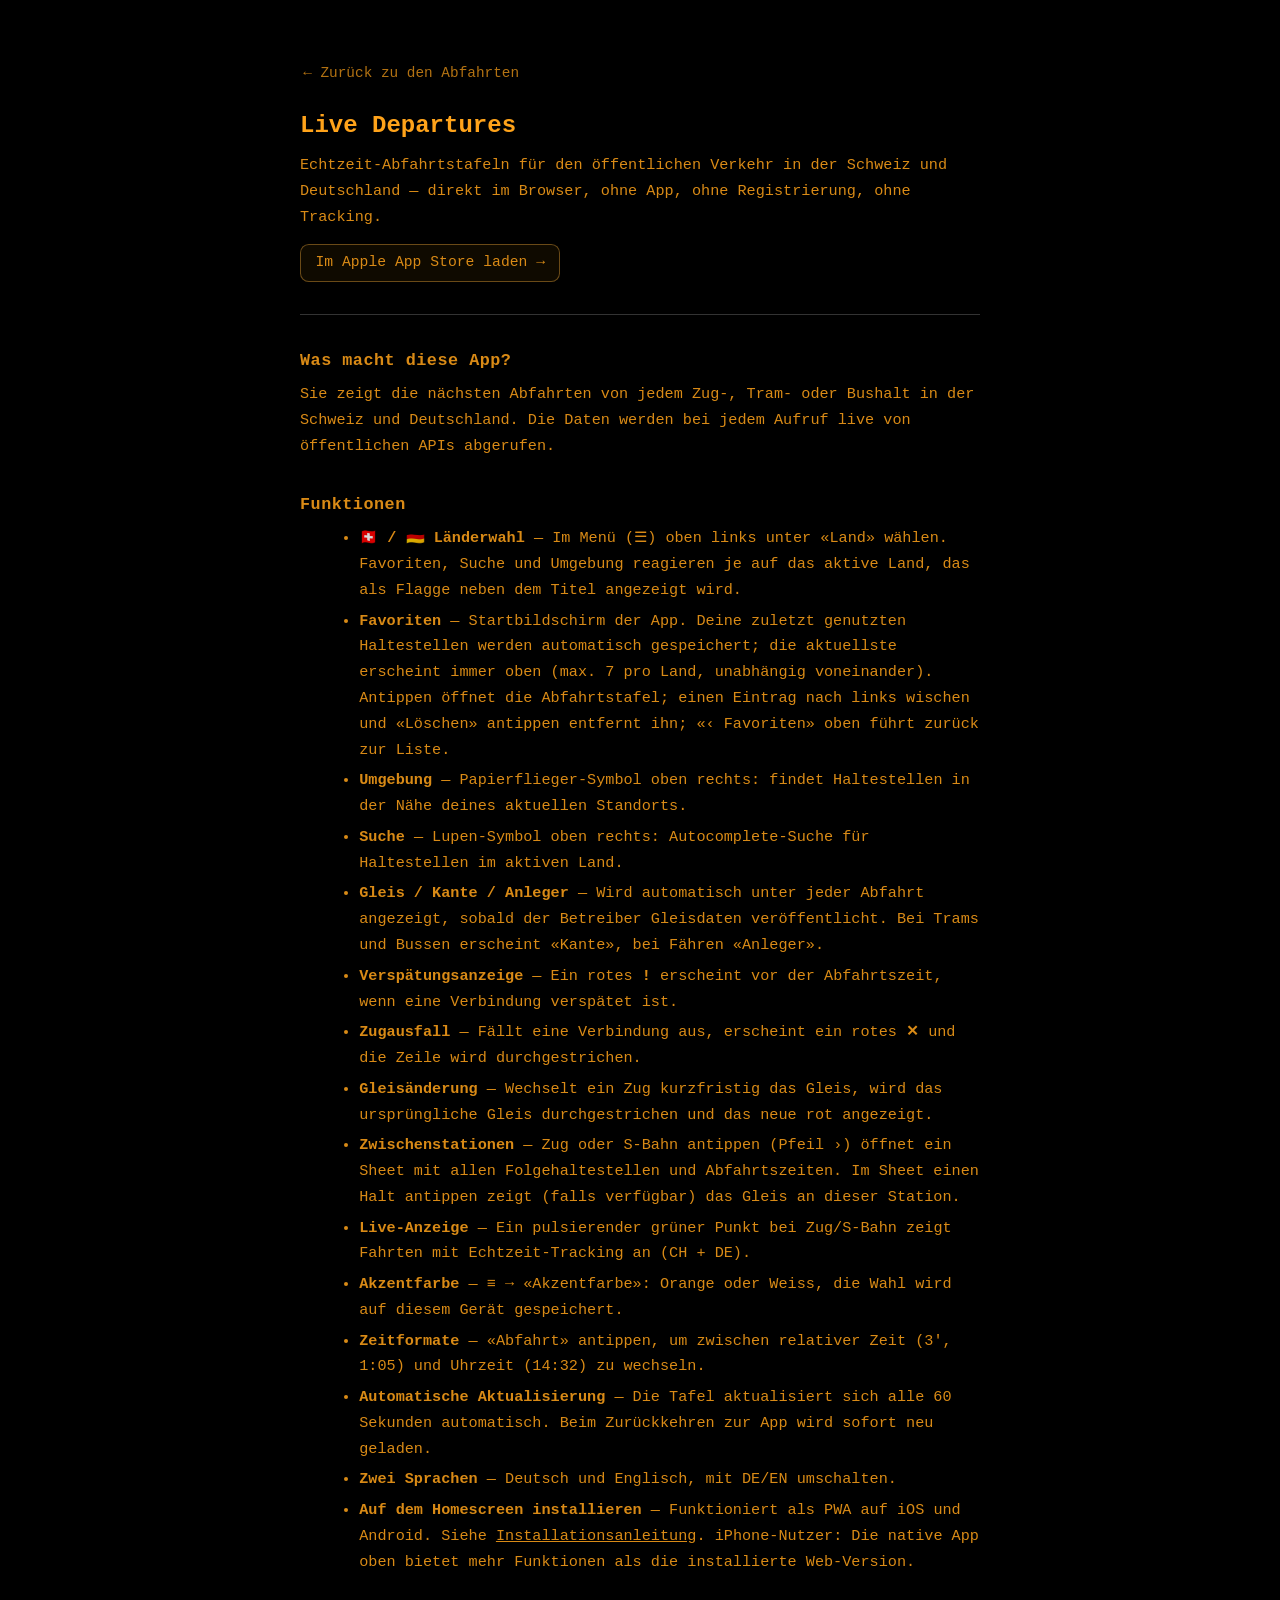
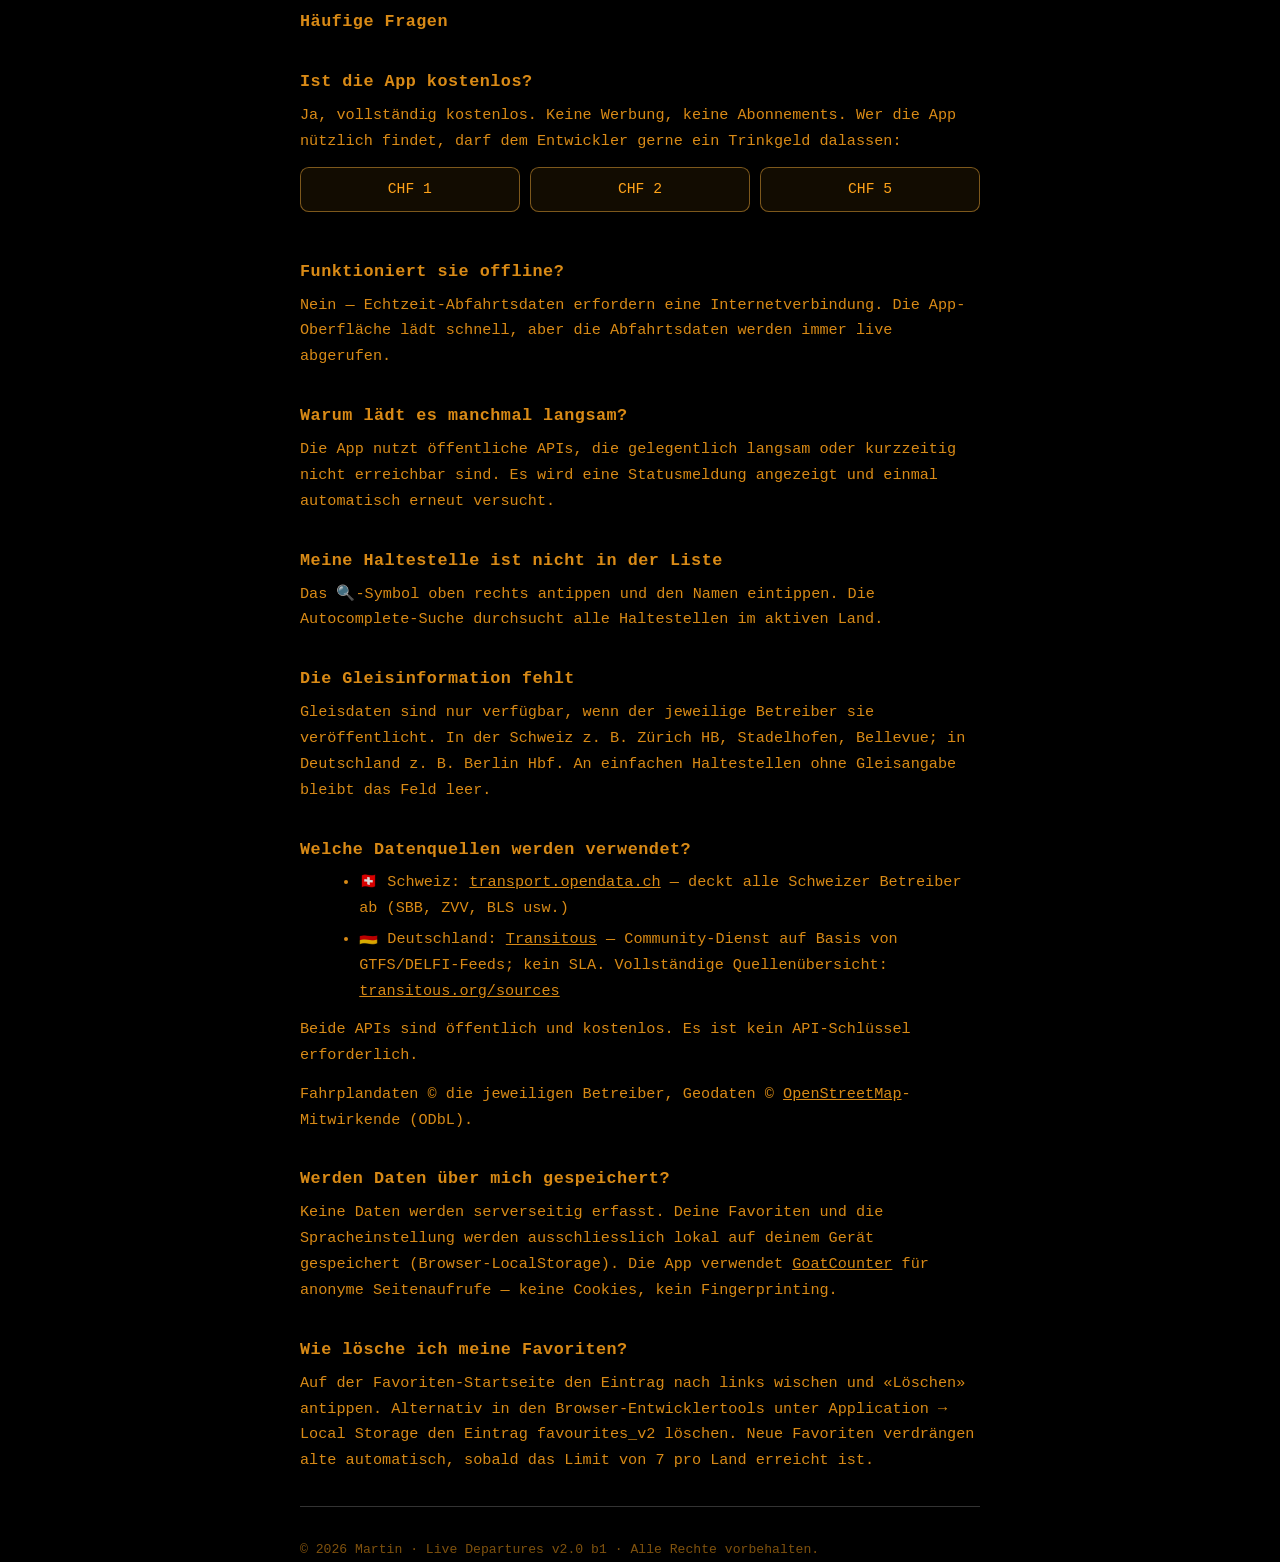
==== commit 4dfea16e: "Bump to v2.0 b1, iPhone-testing polish pass Fixes found while testing the redesign live on iPhone: -" ====
--- a/about.html
+++ b/about.html
@@ -41,9 +41,7 @@
     <h1>Live Departures</h1>
     <p>Echtzeit-Abfahrtstafeln für den öffentlichen Verkehr in der Schweiz und Deutschland — direkt im Browser, ohne App, ohne Registrierung, ohne Tracking.</p>
 
-    <p>📱 <b>Neu als native iOS-App:</b> Länderwechsel per Fingertipp, wählbare Akzentfarbe, kein Browser-Umweg.
-      <a class="support-btn" style="display:inline-flex; margin-left:0.4rem; padding:0.35rem 0.9rem;" href="https://apps.apple.com/ch/app/livedepartures/id6782948396" target="_blank" rel="noopener">Im App Store laden →</a>
-    </p>
+    <p><a class="support-btn" style="display:inline-flex; padding:0.35rem 0.9rem;" href="https://apps.apple.com/ch/app/livedepartures/id6782948396" target="_blank" rel="noopener">Im Apple App Store laden →</a></p>
 
     <hr>
 
@@ -53,10 +51,10 @@
     <h2>Funktionen</h2>
     <ul>
       <li><b>🇨🇭 / 🇩🇪 Länderwahl</b> — Im Menü (☰) oben links unter «Land» wählen. Favoriten, Suche und Umgebung reagieren je auf das aktive Land, das als Flagge neben dem Titel angezeigt wird.</li>
-      <li><b>Favoriten</b> — Startbildschirm der App. Deine zuletzt genutzten Haltestellen werden automatisch gespeichert; die aktuellste erscheint immer oben (max. 7 pro Land, unabhängig voneinander). Antippen öffnet die Abfahrtstafel, <b>✕</b> löscht einen Eintrag, «‹ Favoriten» oben führt zurück zur Liste.</li>
+      <li><b>Favoriten</b> — Startbildschirm der App. Deine zuletzt genutzten Haltestellen werden automatisch gespeichert; die aktuellste erscheint immer oben (max. 7 pro Land, unabhängig voneinander). Antippen öffnet die Abfahrtstafel; einen Eintrag nach links wischen und «Löschen» antippen entfernt ihn; «‹ Favoriten» oben führt zurück zur Liste.</li>
       <li><b>Umgebung</b> — Papierflieger-Symbol oben rechts: findet Haltestellen in der Nähe deines aktuellen Standorts.</li>
       <li><b>Suche</b> — Lupen-Symbol oben rechts: Autocomplete-Suche für Haltestellen im aktiven Land.</li>
-      <li><b>Gleis / Kante / Anleger</b> — «Gleis» im Tabellenkopf antippen, um die Gleisangabe unter jeder Abfahrt anzuzeigen. Bei Trams und Bussen erscheint «Kante», bei Fähren «Anleger».</li>
+      <li><b>Gleis / Kante / Anleger</b> — Wird automatisch unter jeder Abfahrt angezeigt, sobald der Betreiber Gleisdaten veröffentlicht. Bei Trams und Bussen erscheint «Kante», bei Fähren «Anleger».</li>
       <li><b>Verspätungsanzeige</b> — Ein rotes <b>!</b> erscheint vor der Abfahrtszeit, wenn eine Verbindung verspätet ist.</li>
       <li><b>Zugausfall</b> — Fällt eine Verbindung aus, erscheint ein rotes <b>✕</b> und die Zeile wird durchgestrichen.</li>
       <li><b>Gleisänderung</b> — Wechselt ein Zug kurzfristig das Gleis, wird das ursprüngliche Gleis durchgestrichen und das neue rot angezeigt.</li>
@@ -103,10 +101,10 @@
     <p>Keine Daten werden serverseitig erfasst. Deine Favoriten und die Spracheinstellung werden ausschliesslich lokal auf deinem Gerät gespeichert (Browser-LocalStorage). Die App verwendet <a href="https://www.goatcounter.com" target="_blank">GoatCounter</a> für anonyme Seitenaufrufe — keine Cookies, kein Fingerprinting.</p>
 
     <h2>Wie lösche ich meine Favoriten?</h2>
-    <p>Auf der Favoriten-Startseite bei jedem Eintrag auf <b>✕</b> tippen. Alternativ in den Browser-Entwicklertools unter Application → Local Storage den Eintrag <code>favourites_v2</code> löschen. Neue Favoriten verdrängen alte automatisch, sobald das Limit von 7 pro Land erreicht ist.</p>
-
-    <hr>
-    <p style="font-size:0.82rem; opacity:0.5;">© 2026 Martin · Live Departures v1.5 · Alle Rechte vorbehalten.</p>
+    <p>Auf der Favoriten-Startseite den Eintrag nach links wischen und «Löschen» antippen. Alternativ in den Browser-Entwicklertools unter Application → Local Storage den Eintrag <code>favourites_v2</code> löschen. Neue Favoriten verdrängen alte automatisch, sobald das Limit von 7 pro Land erreicht ist.</p>
+
+    <hr>
+    <p style="font-size:0.82rem; opacity:0.5;">© 2026 Martin · Live Departures v2.0 b1 · Alle Rechte vorbehalten.</p>
   </div>
 
   <!-- ENGLISH -->
@@ -116,9 +114,7 @@
     <h1>Live Departures</h1>
     <p>Real-time public transport departure boards for Switzerland and Germany — directly in your browser, no app, no registration, no tracking.</p>
 
-    <p>📱 <b>Now available as a native iOS app:</b> switch countries with one tap, pick your accent colour, no browser detour.
-      <a class="support-btn" style="display:inline-flex; margin-left:0.4rem; padding:0.35rem 0.9rem;" href="https://apps.apple.com/ch/app/livedepartures/id6782948396" target="_blank" rel="noopener">Get it on the App Store →</a>
-    </p>
+    <p><a class="support-btn" style="display:inline-flex; padding:0.35rem 0.9rem;" href="https://apps.apple.com/ch/app/livedepartures/id6782948396" target="_blank" rel="noopener">Get it on the Apple App Store →</a></p>
 
     <hr>
 
@@ -128,10 +124,10 @@
     <h2>Features</h2>
     <ul>
       <li><b>🇨🇭 / 🇩🇪 Country selection</b> — pick it in the menu (☰, top left) under "Country". Favorites, search, and nearby all respond to the active country, shown as a flag next to the title.</li>
-      <li><b>Favorites</b> — the app's home screen. Your most recently used stations are remembered automatically; the most recent always appears at the top (up to 7 per country, independently). Tap to open the departure board, <b>✕</b> deletes an entry, "‹ Favorites" at the top returns to the list.</li>
+      <li><b>Favorites</b> — the app's home screen. Your most recently used stations are remembered automatically; the most recent always appears at the top (up to 7 per country, independently). Tap to open the departure board; swipe an entry left and tap "Delete" to remove it; "‹ Favorites" at the top returns to the list.</li>
       <li><b>Nearby</b> — paper-plane icon, top right: finds stations close to your current location.</li>
       <li><b>Search</b> — magnifying-glass icon, top right: autocomplete search for any stop in the active country.</li>
-      <li><b>Track / Bay / Pier</b> — tap "Track" in the header to show platform information below each departure. Trams and buses show "Bay", ferries show "Pier".</li>
+      <li><b>Track / Bay / Pier</b> — shown automatically below each departure once the operator publishes platform data. Trams and buses show "Bay", ferries show "Pier".</li>
       <li><b>Delay indicator</b> — a red <b>!</b> appears before the departure time when a service is delayed.</li>
       <li><b>Cancellations</b> — if a service is cancelled, a red <b>✕</b> appears and the row is struck through.</li>
       <li><b>Platform changes</b> — when a train moves to a different platform at short notice, the original is shown struck through and the new one in red.</li>
@@ -178,15 +174,19 @@
     <p>No server-side data is collected. Your favorites and language preference are stored locally on your device only (browser localStorage). The app uses <a href="https://www.goatcounter.com" target="_blank">GoatCounter</a> for anonymous page view counting — no cookies, no fingerprinting.</p>
 
     <h2>How do I clear my favorites?</h2>
-    <p>Tap <b>✕</b> next to any entry on the favorites home screen. Alternatively, open your browser's developer tools, go to Application → Local Storage, and delete the entry <code>favourites_v2</code>. New favorites automatically push out old ones once the limit of 7 per country is reached.</p>
-
-    <hr>
-    <p style="font-size:0.82rem; opacity:0.5;">© 2026 Martin · Live Departures v1.5 · All rights reserved.</p>
+    <p>Swipe an entry left on the favorites home screen and tap "Delete". Alternatively, open your browser's developer tools, go to Application → Local Storage, and delete the entry <code>favourites_v2</code>. New favorites automatically push out old ones once the limit of 7 per country is reached.</p>
+
+    <hr>
+    <p style="font-size:0.82rem; opacity:0.5;">© 2026 Martin · Live Departures v2.0 b1 · All rights reserved.</p>
   </div>
 
 </div>
 
 <script>
+  // Akzentfarbe aus der Haupt-App übernehmen — diese Seite lädt main.js nicht mit,
+  // ohne diese Zeile bliebe sie immer beim Standard-Orange aus style.css hängen.
+  document.documentElement.dataset.accent = localStorage.getItem("accentTheme") === "white" ? "white" : "orange";
+
   const lang = localStorage.getItem("lang") || "de";
   document.documentElement.lang = lang;
   document.getElementById("section-" + lang).classList.add("active");
--- a/style.css
+++ b/style.css
@@ -1,4 +1,4 @@
-/* Live Departure International v1.5 */
+/* Live Departure International v2.0 b1 */
 
 /* Farben & Basis */
 :root{
@@ -108,7 +108,11 @@
   width: min(980px, 94vw);
   margin: 0 auto 0.4rem;
   border-collapse: collapse;
-  table-layout: auto;   /* was fixed */
+  /* fixed: Spaltenbreiten kommen strikt aus den th-Breiten unten, nicht aus dem
+     Inhalt. Mit "auto" konnte eine lange Zieltext-Zeile die Tabelle über ihre
+     eigene width hinaus wachsen lassen und die Abfahrt-Spalte rechts aus dem
+     sichtbaren Bereich schieben (kein horizontales Scrollen im responsive Layout). */
+  table-layout: fixed;
 }
 
 /* Header cells */
@@ -183,26 +187,25 @@
   text-overflow: ellipsis;
 }
 
-/* Linie column (left) */
+/* Linie column (left) — feste Breite, damit table-layout:fixed sie nicht überspringt */
 .departure-table th:nth-child(1),
 .departure-table td:nth-child(1) {
   text-align: left;
-  min-width: 3ch;
-  max-width: 14ch;
-  width: 1%;
+  width: 4.8rem;
   white-space: nowrap;
+  overflow: hidden;
+  text-overflow: ellipsis;
   padding-right: 0.3rem;
 }
 
-/* Ziel column (middle) */
+/* Ziel column (middle) — keine eigene width: bekommt bei fixed layout automatisch
+   den kompletten Rest der Tabellenbreite (Linie + Abfahrt sind fest, diese Spalte flexibel) */
 .departure-table th:nth-child(2),
 .departure-table td:nth-child(2) {
-  width: 100%;
   text-align: left;
 }
 
 .departure-table td:nth-child(2) {
-  max-width: 40ch;
   overflow: hidden;
   text-overflow: ellipsis;
   white-space: nowrap;
@@ -212,13 +215,12 @@
   overflow: visible;
 }
 
-/* Abfahrt column (right) */
+/* Abfahrt column (right) — feste Breite, reicht für "23:59" / "1:05" + !/✕-Marker */
 .departure-table th:nth-child(3),
 .departure-table td:nth-child(3) {
   text-align: right;
   white-space: nowrap;
-  min-width: 3ch;
-  width: auto;
+  width: 4.6rem;
 }
 
 /* Mobile Feinschliff */
@@ -227,11 +229,6 @@
   .display-chip #currentStationLabel{font-size:1rem; padding:.4rem .9rem}
   table{margin-bottom:1.5rem}
   input,select,textarea{font-size:16px}
-
-  .departure-table th:nth-child(2),
-  .departure-table td:nth-child(2){
-    max-width:28ch;
-  }
 }
 
 /* Defensive stacking (prevents accidental overlap) */
@@ -250,27 +247,6 @@
   pointer-events: auto;   /* ensure clicks reach JS */
 }
 
-/* Track toggle in station header */
-.th-station-inner {
-  display: inline-flex;
-  align-items: center;
-  gap: 0.6rem;
-}
-
-#toggle-track {
-  font: inherit;
-  color: inherit;
-  cursor: pointer;
-  background: var(--chip-bg, #1a1208);
-  border: 1px solid rgb(var(--accent-dim-rgb));
-  border-radius: 0.55rem;
-  box-shadow: 0 0 0.8rem rgba(var(--accent-dim-rgb), 0.2);
-  padding: 0.1rem 0.6rem;
-  transition: background 0.2s, box-shadow 0.2s;
-  white-space: nowrap;
-}
-
-#toggle-track.active,
 .departure-table thead th #toggle-time.active {
   background: rgba(var(--accent-dim-rgb), 0.2);
   box-shadow: 0 0 1.2rem rgba(var(--accent-dim-rgb), 0.45);
@@ -500,12 +476,13 @@
   font-size: clamp(20px, 3.4vw, 30px);
 }
 
-/* -------- ICON TOOLBAR (Umgebung / Suche) -------- */
+/* -------- ICON TOOLBAR (Zurück / Umgebung / Suche) -------- */
 .icon-toolbar-wrap {
   width: min(980px, 94vw);
   margin: 0 auto 1rem;
   display: flex;
-  justify-content: flex-end;
+  align-items: center;
+  justify-content: space-between;
 }
 
 .icon-toolbar {
@@ -546,16 +523,24 @@
 }
 
 .fav-row {
+  position: relative;
   display: flex;
   align-items: center;
   gap: 0.6rem;
   padding: 0.85rem 0.2rem;
   cursor: pointer;
   border-bottom: 1px solid #1a1a1a;
-  transition: background 0.15s ease;
+  background: var(--bg);
+  transition: background 0.15s ease, transform 0.2s ease;
+  touch-action: pan-y;
+  user-select: none;
+  -webkit-user-select: none;
 }
 .fav-row:hover {
   background: rgba(var(--accent-rgb), 0.06);
+}
+.fav-row.dragging {
+  transition: none;
 }
 
 .fav-row-label {
@@ -584,26 +569,42 @@
   flex-shrink: 0;
 }
 
-.fav-delete {
-  background: none;
+/* Linkswisch zum Löschen (wie iOS) statt eines dauerhaft sichtbaren ✕ — verhindert
+   Fehllöschungen, da Wischen + Antippen des Buttons zwei bewusste Schritte sind. */
+.fav-row-wrap {
+  position: relative;
+  overflow: hidden;
+}
+
+.fav-row-delete-action {
+  position: absolute;
+  top: 0;
+  right: 0;
+  bottom: 0;
+  width: 84px;
+  display: flex;
+  align-items: center;
+  justify-content: center;
+  background: #c0392b;
+  color: #fff;
+  font-family: inherit;
+  font-size: 0.85rem;
+  font-weight: 600;
   border: none;
-  color: #ff5c5c;
-  opacity: 0.55;
-  font-size: 0.85rem;
-  cursor: pointer;
-  padding: 0.2rem 0.4rem;
-  flex-shrink: 0;
-  transition: opacity 0.15s ease;
-}
-.fav-delete:hover { opacity: 1; }
+  cursor: pointer;
+}
+.fav-row-delete-action:active {
+  background: #a5311f;
+}
 
 /* -------- BACK LINK (Abfahrtstafel → Favoriten) -------- */
+/* Lebt im selben Flex-Row wie die Icon-Toolbar (Umgebung/Suche), damit beide auf
+   gleicher Höhe stehen. visibility statt display, damit die Icons rechtsbündig
+   bleiben, auch wenn der Link (auf der Favoriten-Ansicht) ausgeblendet ist. */
 .back-link {
   display: flex;
   align-items: center;
   gap: 0.3rem;
-  width: min(980px, 94vw);
-  margin: 0 auto 0.4rem;
   background: none;
   border: none;
   color: var(--fg);
@@ -612,8 +613,13 @@
   opacity: 0.7;
   cursor: pointer;
   padding: 0.3rem 0.2rem;
+  margin: 0 -0.2rem 0 0;
 }
 .back-link:hover { opacity: 1; }
+.back-link.is-hidden {
+  visibility: hidden;
+  pointer-events: none;
+}
 .back-chevron { font-size: 1rem; }
 
 /* -------- WELCOME / LEERER ZUSTAND -------- */
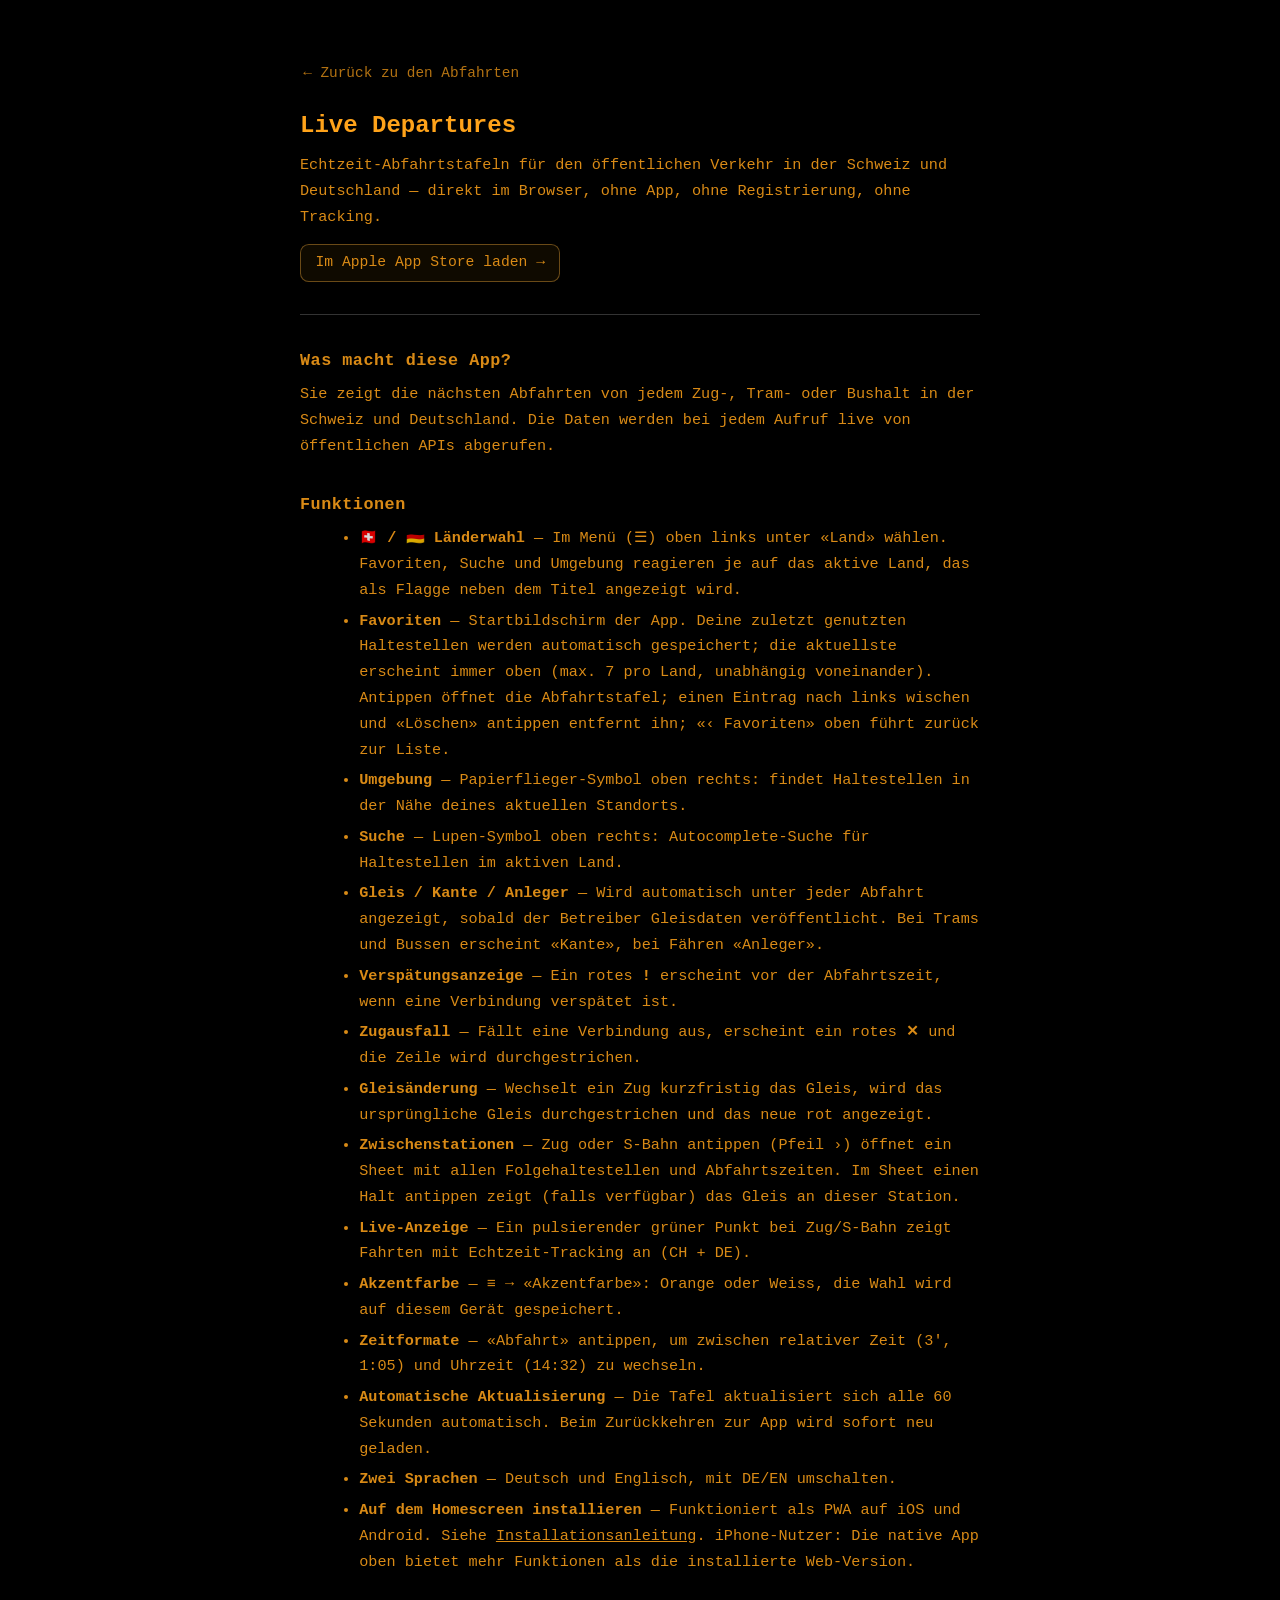
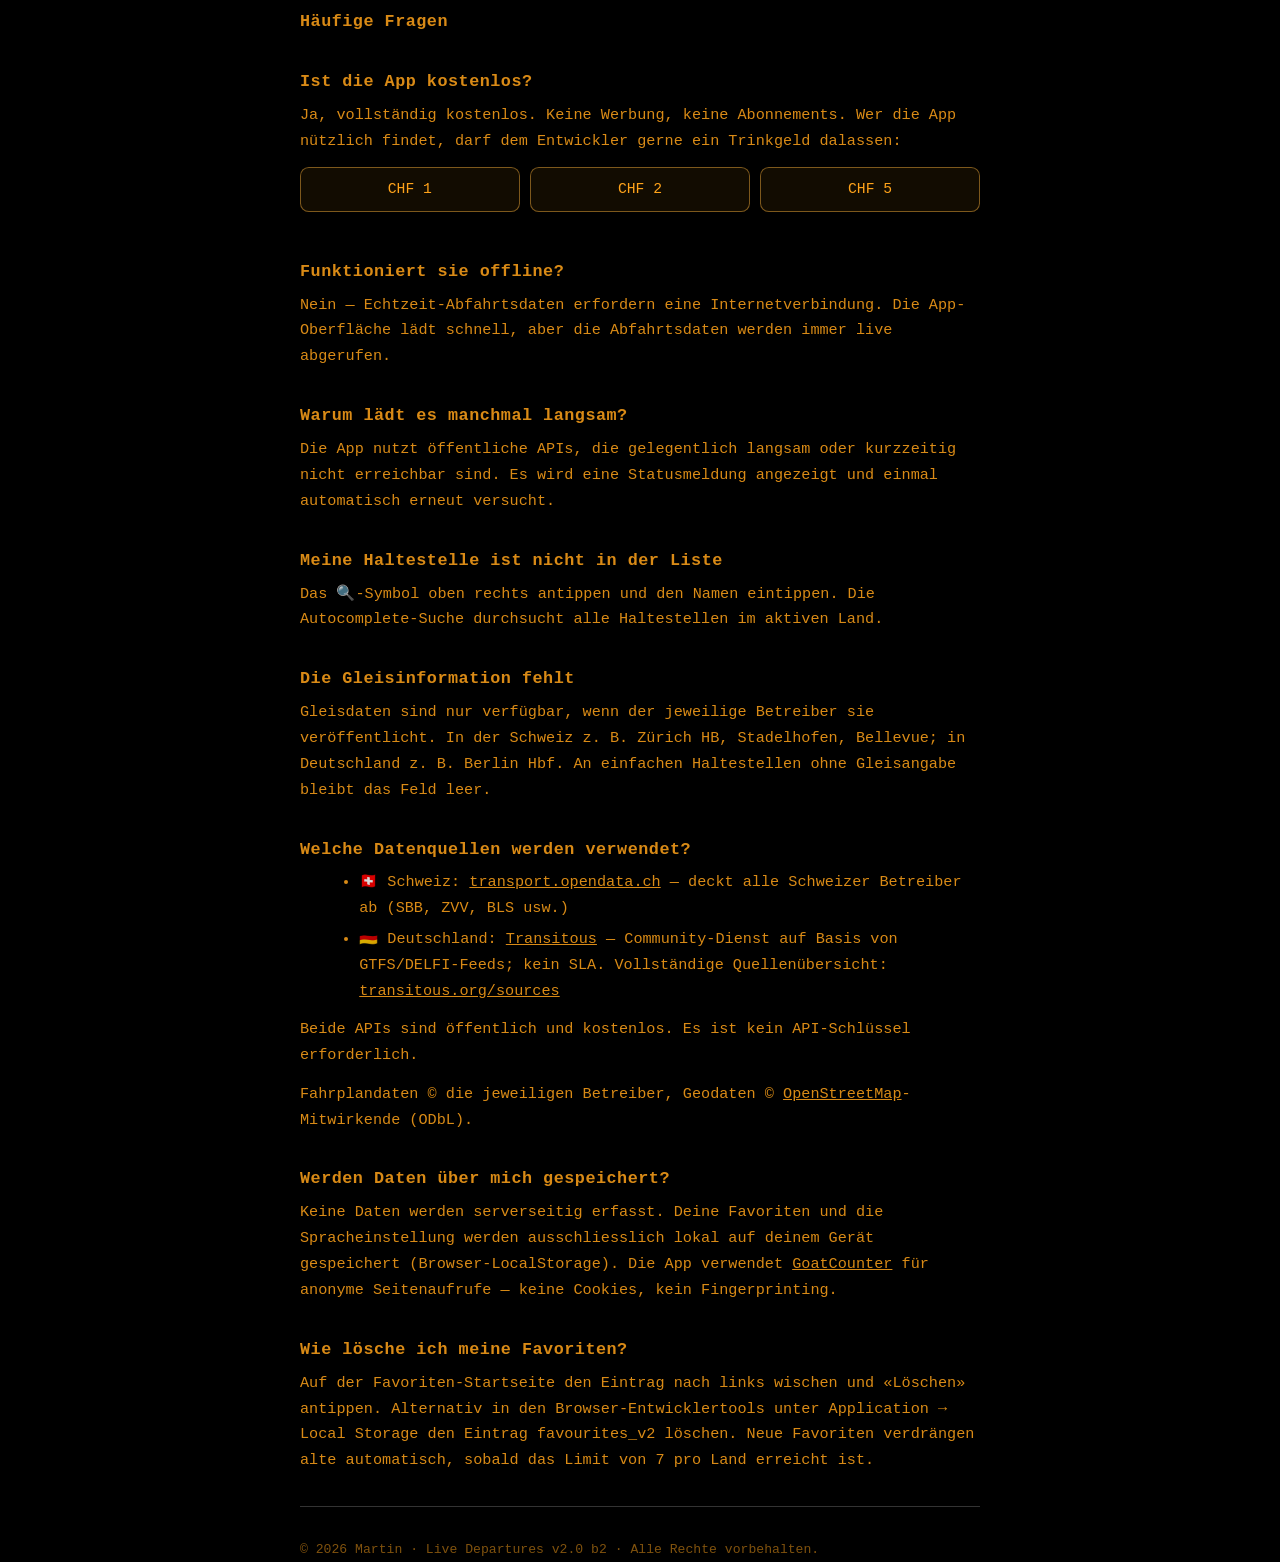
==== commit e27136b7: "Bump to v2.0 b2: fix hover revealing delete button on favorite rows .fav-row:hover set background: r" ====
--- a/about.html
+++ b/about.html
@@ -4,7 +4,7 @@
   <meta charset="UTF-8">
   <meta name="viewport" content="width=device-width, initial-scale=1.0">
   <title>About – Live Departures</title>
-  <link rel="stylesheet" href="style.css">
+  <link rel="stylesheet" href="style.css?v=2.0%20b2">
   <style>
     .about-wrap {
       max-width: min(680px, 94vw);
@@ -104,7 +104,7 @@
     <p>Auf der Favoriten-Startseite den Eintrag nach links wischen und «Löschen» antippen. Alternativ in den Browser-Entwicklertools unter Application → Local Storage den Eintrag <code>favourites_v2</code> löschen. Neue Favoriten verdrängen alte automatisch, sobald das Limit von 7 pro Land erreicht ist.</p>
 
     <hr>
-    <p style="font-size:0.82rem; opacity:0.5;">© 2026 Martin · Live Departures v2.0 b1 · Alle Rechte vorbehalten.</p>
+    <p style="font-size:0.82rem; opacity:0.5;">© 2026 Martin · Live Departures v2.0 b2 · Alle Rechte vorbehalten.</p>
   </div>
 
   <!-- ENGLISH -->
@@ -177,7 +177,7 @@
     <p>Swipe an entry left on the favorites home screen and tap "Delete". Alternatively, open your browser's developer tools, go to Application → Local Storage, and delete the entry <code>favourites_v2</code>. New favorites automatically push out old ones once the limit of 7 per country is reached.</p>
 
     <hr>
-    <p style="font-size:0.82rem; opacity:0.5;">© 2026 Martin · Live Departures v2.0 b1 · All rights reserved.</p>
+    <p style="font-size:0.82rem; opacity:0.5;">© 2026 Martin · Live Departures v2.0 b2 · All rights reserved.</p>
   </div>
 
 </div>
--- a/style.css
+++ b/style.css
@@ -1,4 +1,4 @@
-/* Live Departure International v2.0 b1 */
+/* Live Departure International v2.0 b2 */
 
 /* Farben & Basis */
 :root{
@@ -215,12 +215,14 @@
   overflow: visible;
 }
 
-/* Abfahrt column (right) — feste Breite, reicht für "23:59" / "1:05" + !/✕-Marker */
+/* Abfahrt column (right) — feste Breite, reicht für "23:59" / "1:05" + !/✕-Marker.
+   4.6rem reichte für die reine Zeit, aber "! 23:59" wurde mit dem !/✕-Marker
+   abgeschnitten (Ellipsis aus der generischen td-Regel oben) — etwas breiter. */
 .departure-table th:nth-child(3),
 .departure-table td:nth-child(3) {
   text-align: right;
   white-space: nowrap;
-  width: 4.6rem;
+  width: 5.3rem;
 }
 
 /* Mobile Feinschliff */
@@ -256,12 +258,14 @@
 .delay-mark {
   color: #ff5c5c;
   font-weight: 700;
+  margin-right: 0.2em;
 }
 
 /* Cancellation mark and row */
 .cancel-mark {
   color: #ff5c5c;
   font-weight: 700;
+  margin-right: 0.2em;
 }
 
 tr.cancelled td {
@@ -536,8 +540,11 @@
   user-select: none;
   -webkit-user-select: none;
 }
+/* inset box-shadow statt background: die Zeile bleibt dabei blickdicht (deckt den
+   Löschen-Button im .fav-row-wrap dahinter weiterhin ab) — ein transparentes
+   background hätte diesen sonst schon beim reinen Hover durchscheinen lassen. */
 .fav-row:hover {
-  background: rgba(var(--accent-rgb), 0.06);
+  box-shadow: inset 0 0 0 999px rgba(var(--accent-rgb), 0.06);
 }
 .fav-row.dragging {
   transition: none;
